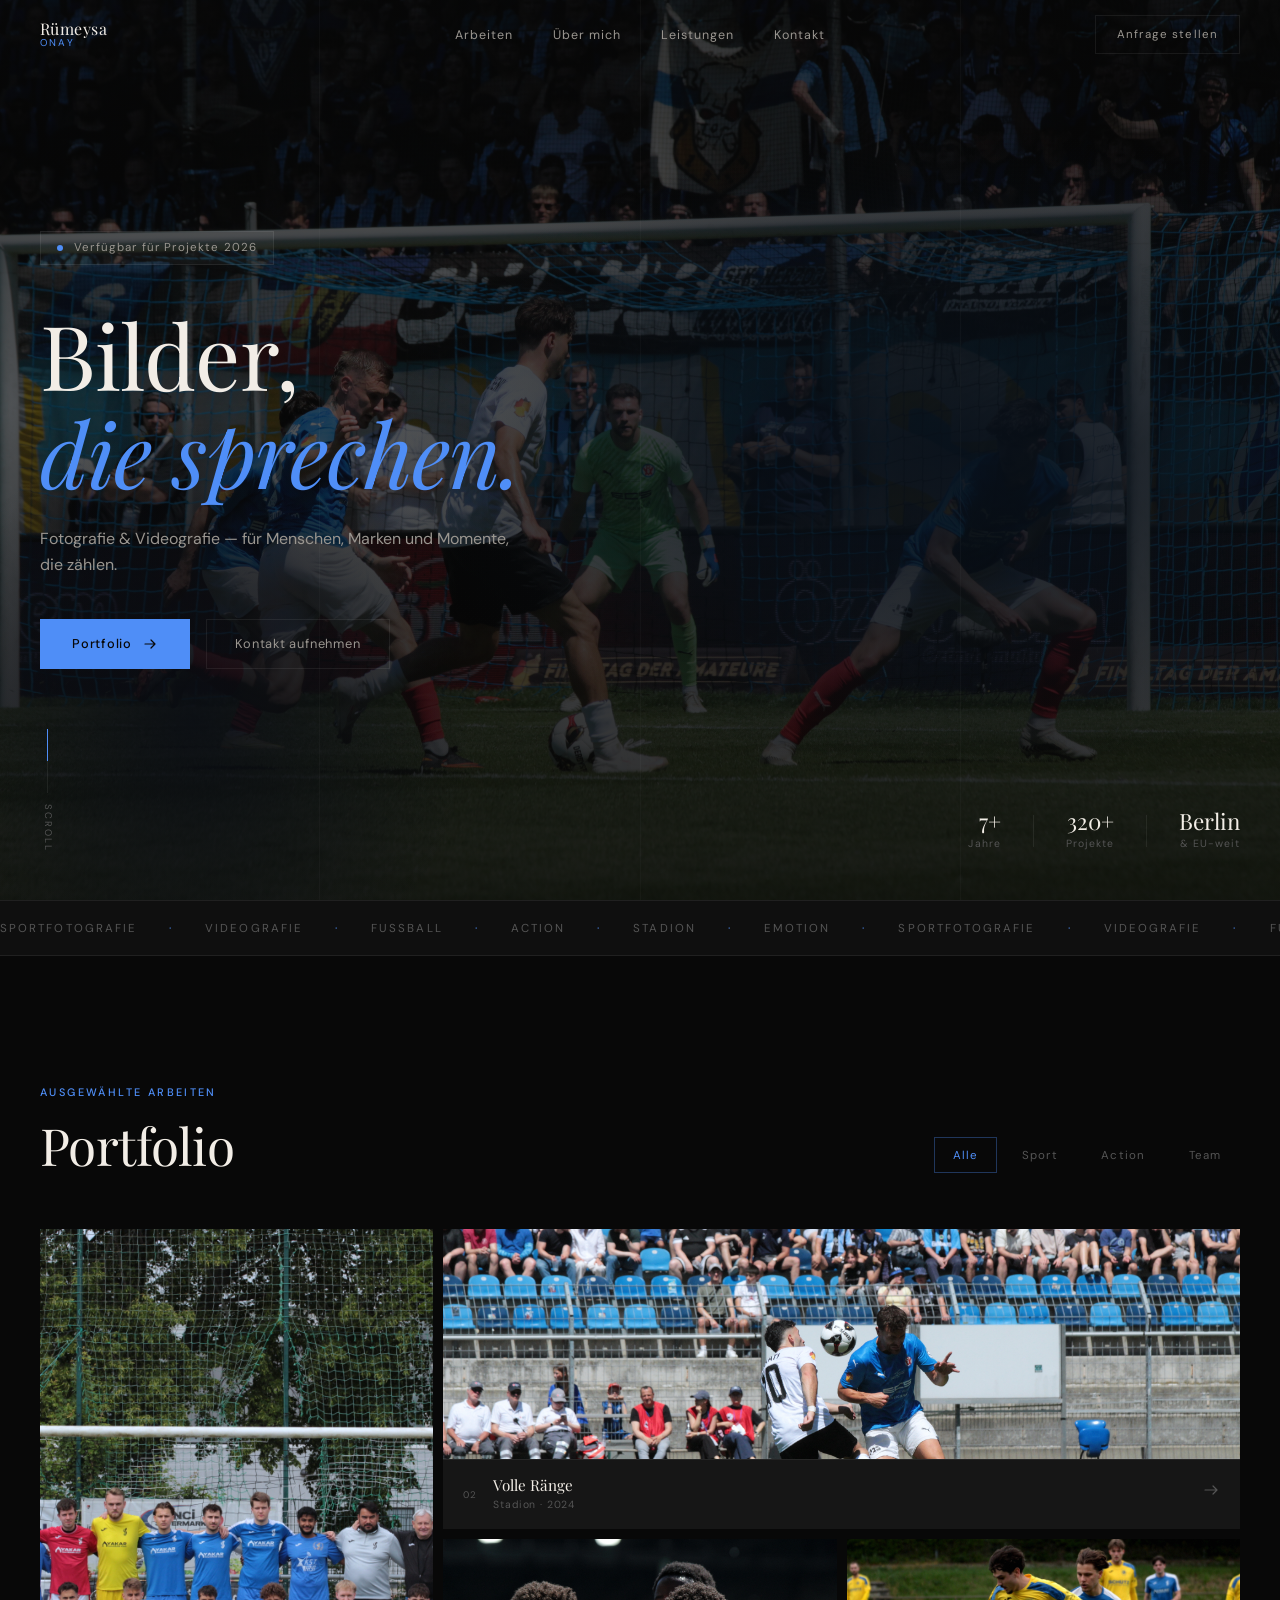
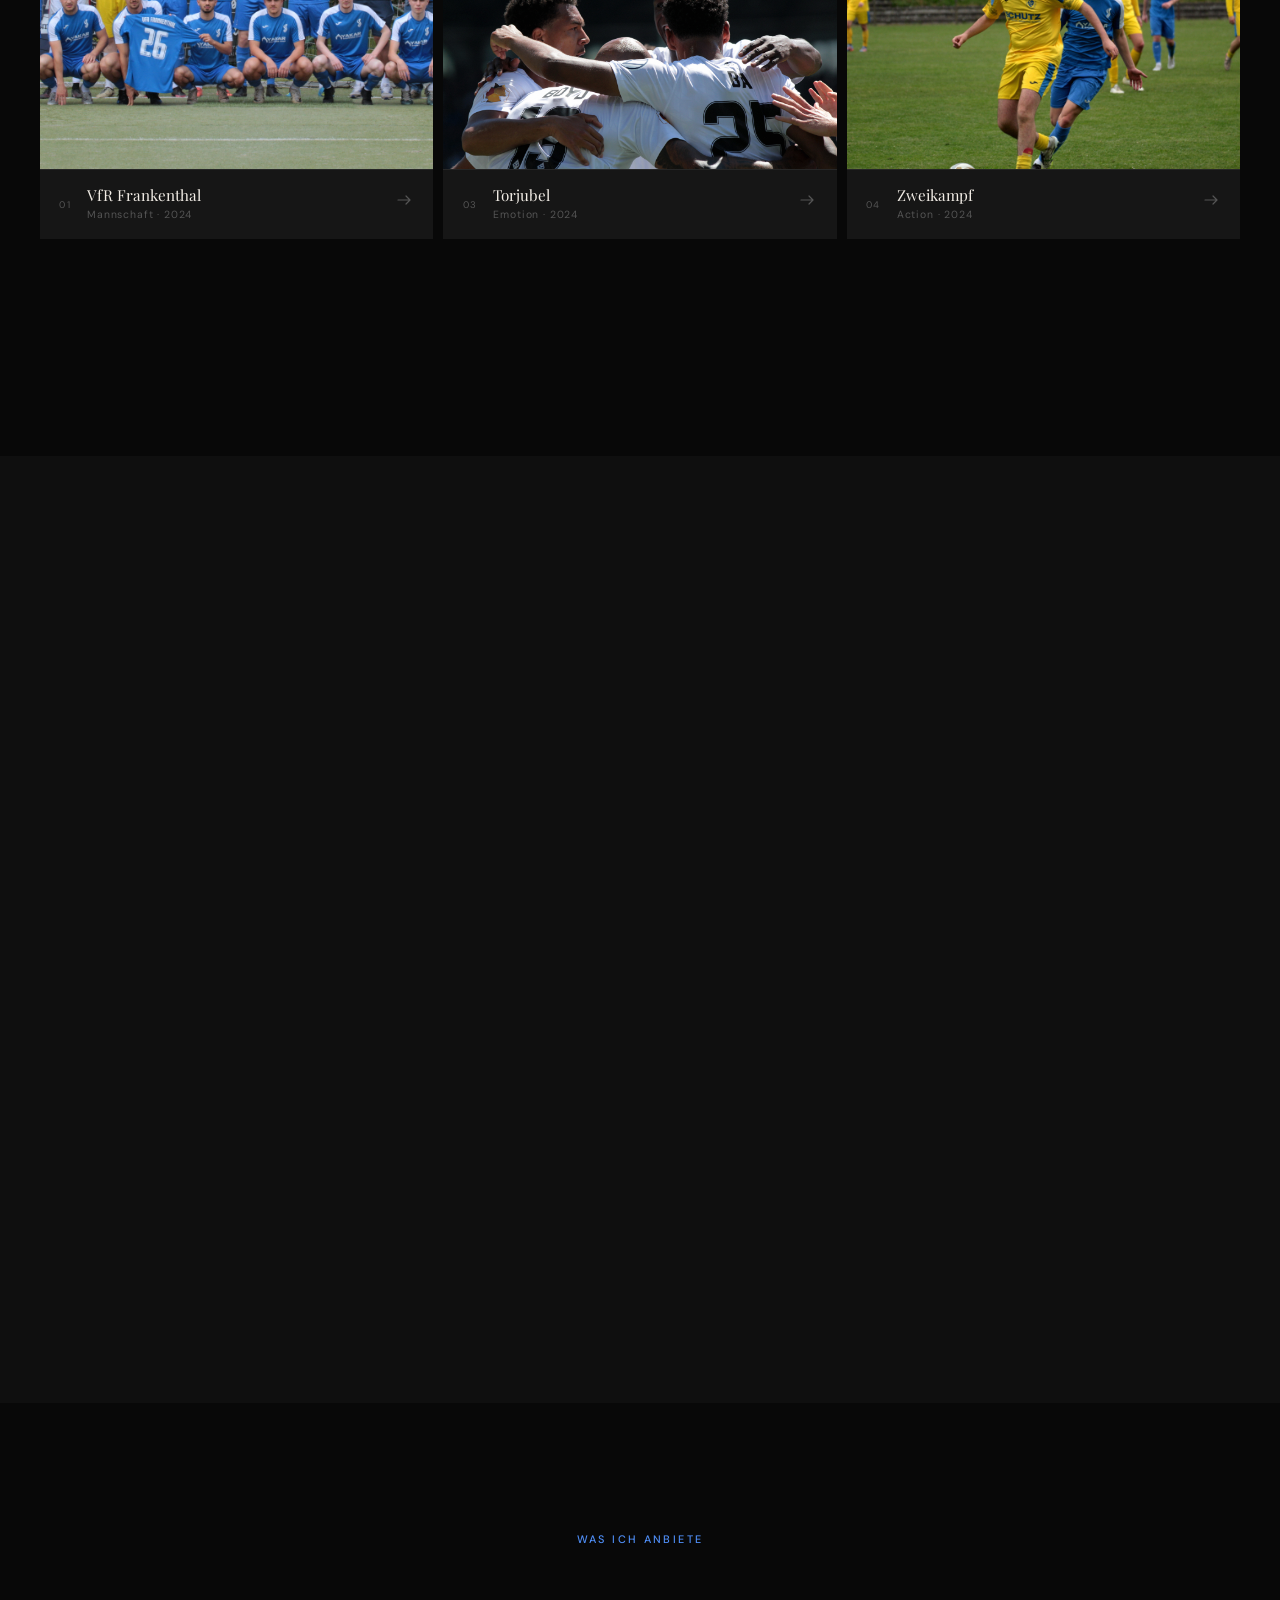
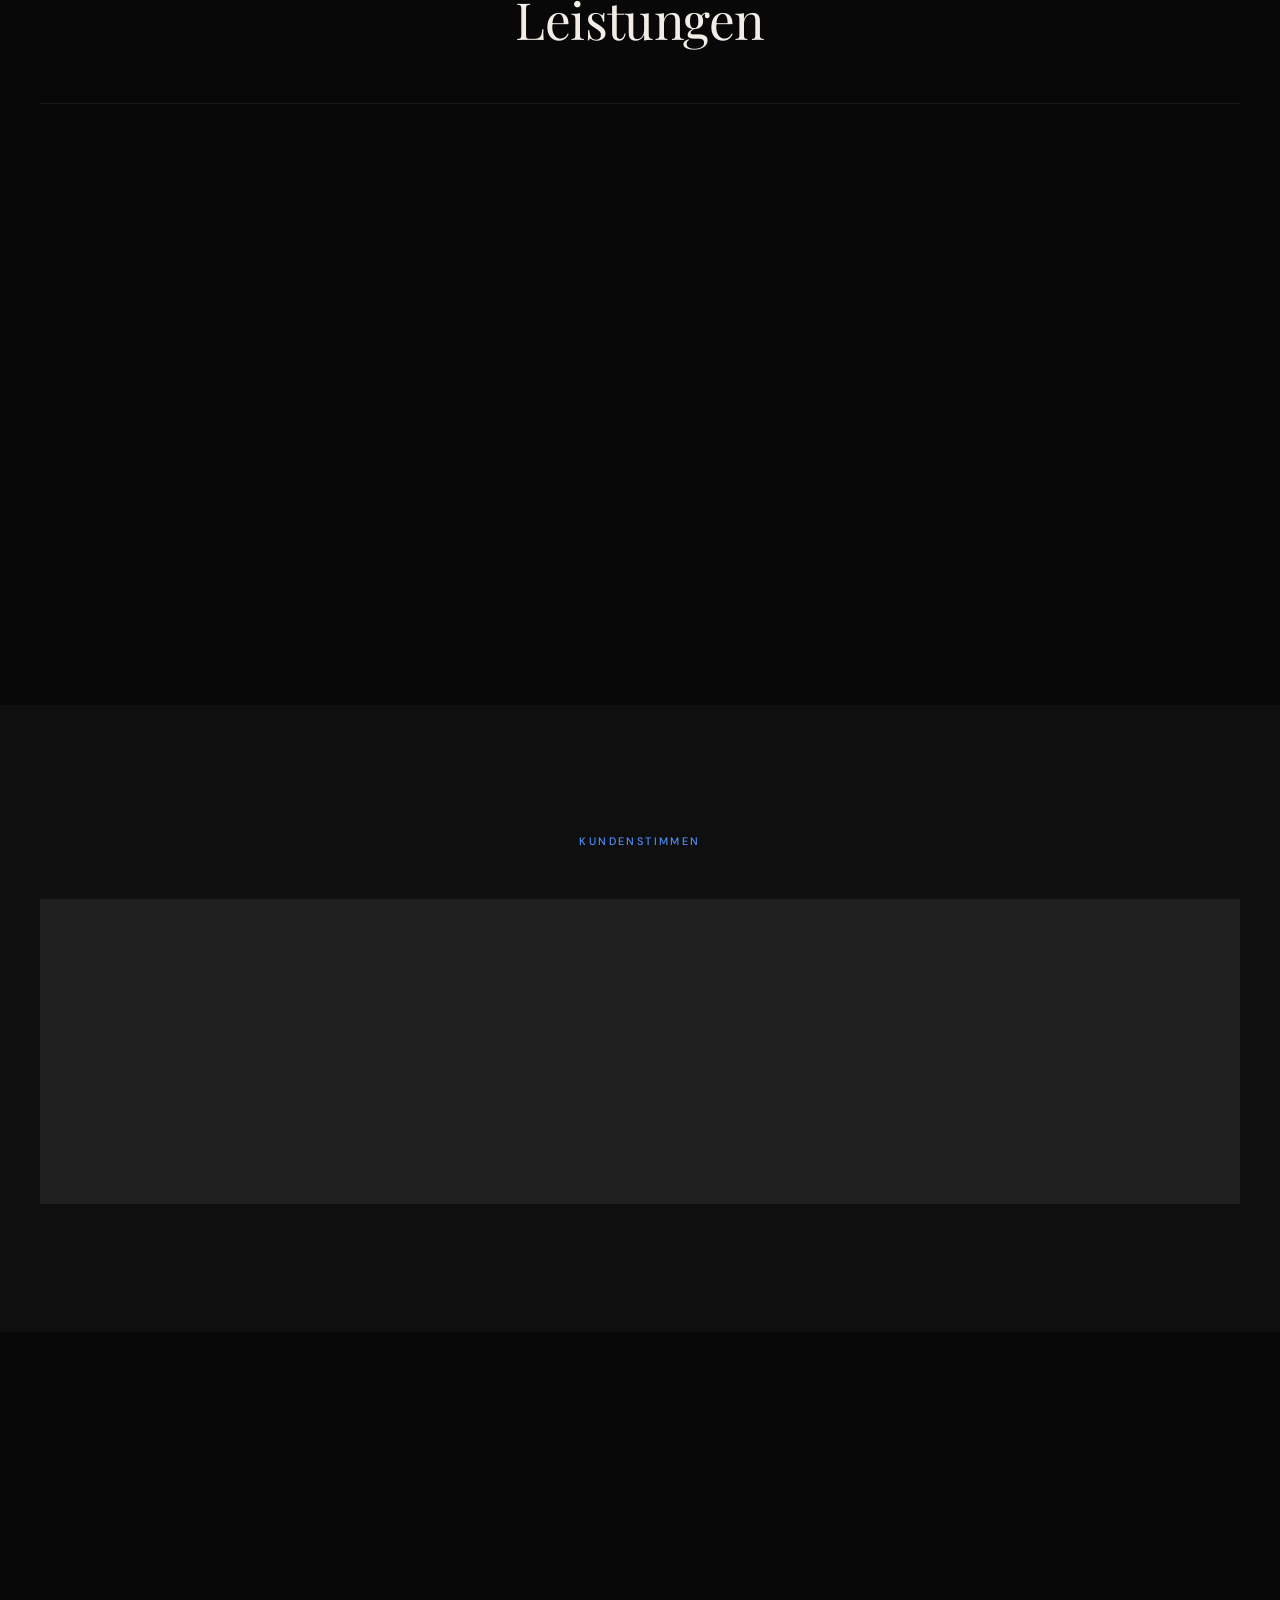
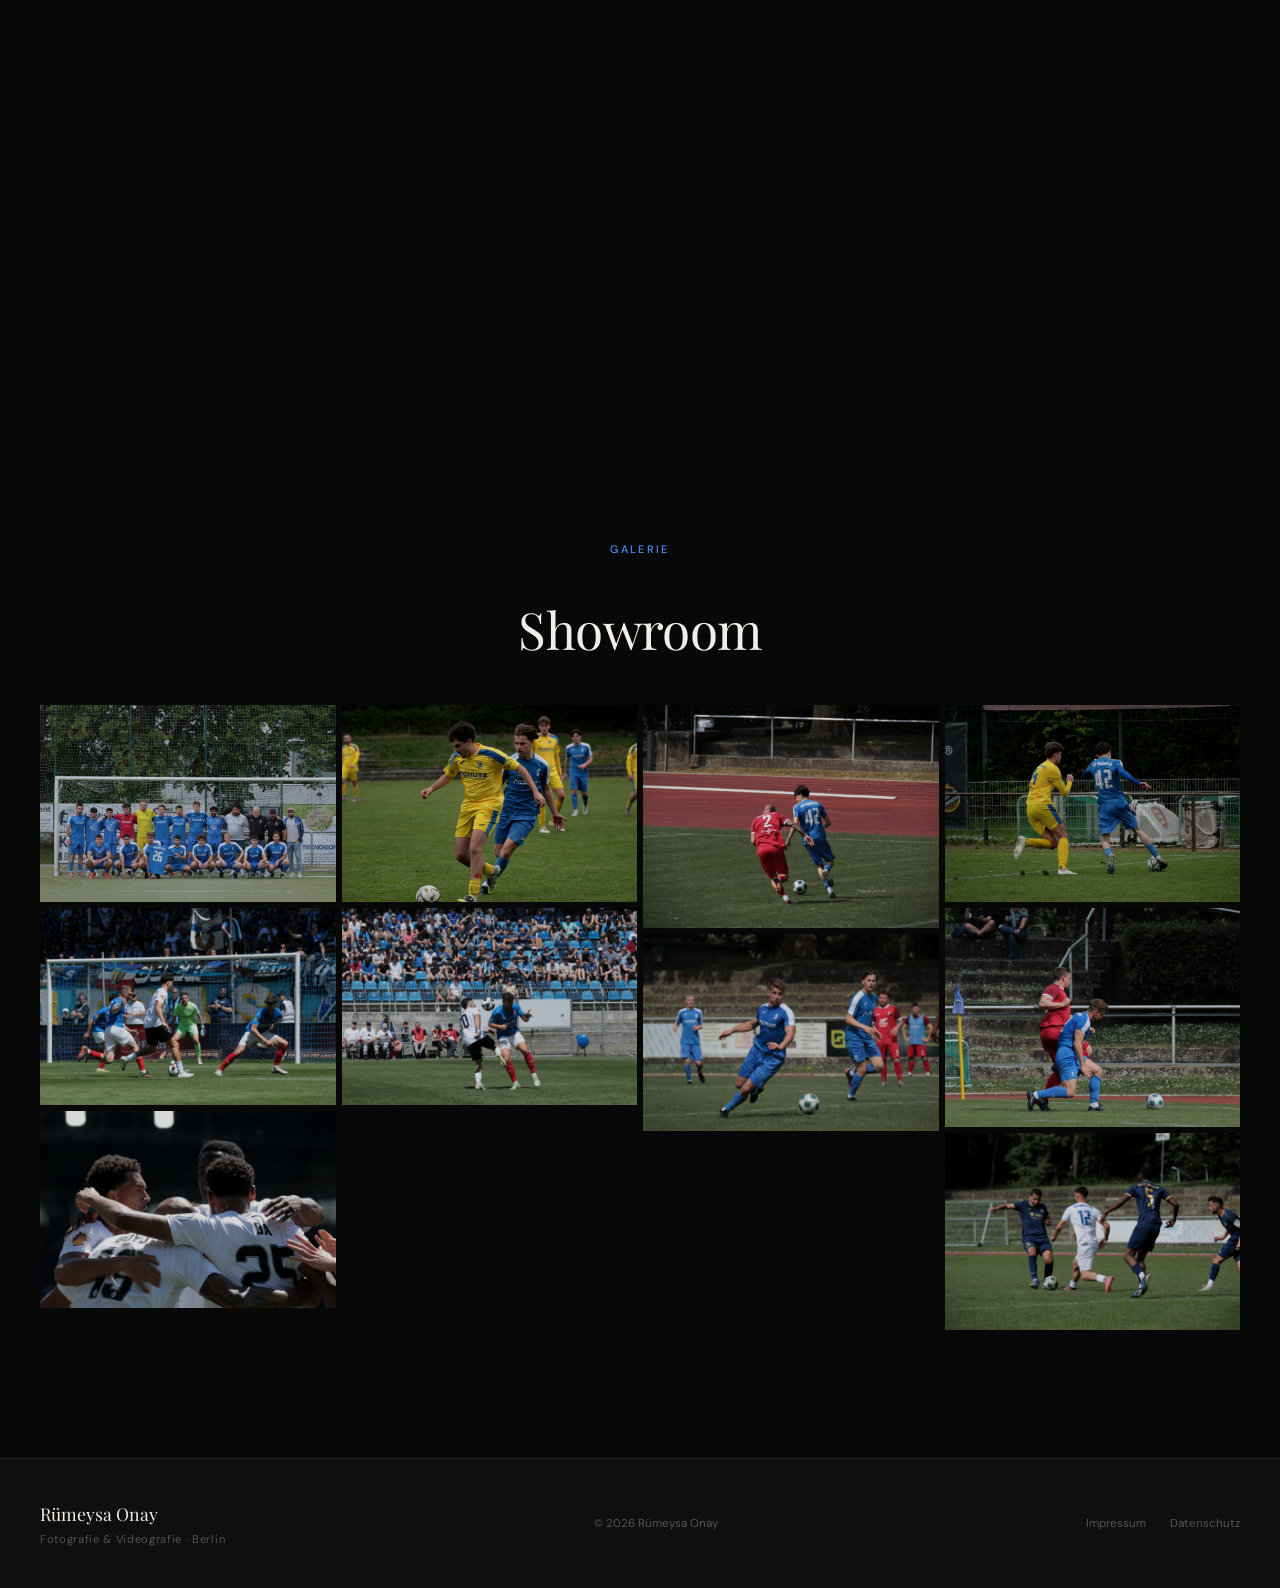
==== index.html @ 6e8bf546 "Erste Version" ====
<!DOCTYPE html>
<html lang="de">
<head>
  <meta charset="UTF-8" />
  <meta name="viewport" content="width=device-width, initial-scale=1.0" />
  <title>Rümeysa Onay — Fotografie & Videografie</title>
  <link rel="stylesheet" href="style.css" />
  <link rel="preconnect" href="https://fonts.googleapis.com" />
  <link rel="preconnect" href="https://fonts.gstatic.com" crossorigin />
  <link href="https://fonts.googleapis.com/css2?family=Playfair+Display:ital,wght@0,400;0,500;1,400;1,500&family=DM+Sans:wght@300;400;500&display=swap" rel="stylesheet" />
</head>
<body>

  <!-- CURSOR -->
  <div class="cursor" id="cursor"></div>
  <div class="cursor-dot" id="cursorDot"></div>

  <!-- NAV -->
  <nav id="nav">
    <a class="nav-logo" href="#hero">
      <span class="logo-first">Rümeysa</span>
      <span class="logo-last">Onay</span>
    </a>
    <ul class="nav-links">
      <li><a href="#work" data-text="Arbeiten">Arbeiten</a></li>
      <li><a href="#about" data-text="Über mich">Über mich</a></li>
      <li><a href="#services" data-text="Leistungen">Leistungen</a></li>
      <li><a href="#contact" data-text="Kontakt">Kontakt</a></li>
    </ul>
    <a href="#contact" class="nav-cta">Anfrage stellen</a>
    <button class="nav-toggle" id="navToggle" aria-label="Menü">
      <span></span><span></span>
    </button>
  </nav>

  <!-- MOBILE MENU -->
  <div class="mobile-menu" id="mobileMenu">
    <div class="mm-bg"></div>
    <ul>
      <li><a href="#work" class="mm-link"><span>01</span>Arbeiten</a></li>
      <li><a href="#about" class="mm-link"><span>02</span>Über mich</a></li>
      <li><a href="#services" class="mm-link"><span>03</span>Leistungen</a></li>
      <li><a href="#contact" class="mm-link"><span>04</span>Kontakt</a></li>
    </ul>
    <div class="mm-footer">
      <p>onayrumeysa01@gmail.com</p>
    </div>
  </div>

  <!-- HERO -->
  <section id="hero">
    <div class="hero-noise"></div>
    <div class="hero-grid-lines">
      <div></div><div></div><div></div><div></div>
    </div>

    <div class="hero-content">
      <div class="hero-tag">
        <div class="tag-dot"></div>
        <span>Verfügbar für Projekte 2026</span>
      </div>
      <h1>
        <span class="h1-line">Bilder,</span>
        <span class="h1-line italic">die sprechen.</span>
      </h1>
      <p class="hero-sub">Fotografie &amp; Videografie — für Menschen, Marken und Momente, die zählen.</p>
      <div class="hero-actions">
        <a href="#work" class="btn-main">
          <span>Portfolio</span>
          <svg width="16" height="16" viewBox="0 0 16 16" fill="none"><path d="M3 8h10M9 4l4 4-4 4" stroke="currentColor" stroke-width="1.2" stroke-linecap="round" stroke-linejoin="round"/></svg>
        </a>
        <a href="#contact" class="btn-ghost">Kontakt aufnehmen</a>
      </div>
    </div>

    <div class="hero-meta">
      <div class="hero-meta-item">
        <span class="meta-num">7+</span>
        <span class="meta-label">Jahre</span>
      </div>
      <div class="hero-meta-divider"></div>
      <div class="hero-meta-item">
        <span class="meta-num">320+</span>
        <span class="meta-label">Projekte</span>
      </div>
      <div class="hero-meta-divider"></div>
      <div class="hero-meta-item">
        <span class="meta-num">Berlin</span>
        <span class="meta-label">& EU-weit</span>
      </div>
    </div>

    <div class="hero-scroll-cue">
      <div class="scroll-track">
        <div class="scroll-thumb"></div>
      </div>
      <span>scroll</span>
    </div>
  </section>

  <!-- MARQUEE -->
  <div class="marquee-wrap">
    <div class="marquee-track">
      <span>Sportfotografie</span><span class="dot">·</span>
      <span>Videografie</span><span class="dot">·</span>
      <span>Fußball</span><span class="dot">·</span>
      <span>Action</span><span class="dot">·</span>
      <span>Stadion</span><span class="dot">·</span>
      <span>Emotion</span><span class="dot">·</span>
      <span>Sportfotografie</span><span class="dot">·</span>
      <span>Videografie</span><span class="dot">·</span>
      <span>Fußball</span><span class="dot">·</span>
      <span>Action</span><span class="dot">·</span>
      <span>Stadion</span><span class="dot">·</span>
      <span>Emotion</span><span class="dot">·</span>
    </div>
  </div>

  <!-- WORK / PORTFOLIO -->
  <section id="work">
    <div class="container">
      <div class="section-header">
        <div>
          <p class="eyebrow">Ausgewählte Arbeiten</p>
          <h2>Portfolio</h2>
        </div>
        <div class="portfolio-filter">
          <button class="filter-btn active" data-filter="all">Alle</button>
          <button class="filter-btn" data-filter="sport">Sport</button>
          <button class="filter-btn" data-filter="action">Action</button>
          <button class="filter-btn" data-filter="team">Team</button>
        </div>
      </div>

      <div class="portfolio-grid">

        <div class="p-item p-item--tall" data-cat="sport team">
          <div class="p-img p1">
            <div class="p-img-inner"></div>
          </div>
          <div class="p-info">
            <div class="p-info-left">
              <p class="p-num">01</p>
              <div>
                <p class="p-title">VfR Frankenthal</p>
                <p class="p-cat">Mannschaft · 2024</p>
              </div>
            </div>
            <div class="p-arrow">
              <svg width="20" height="20" viewBox="0 0 20 20" fill="none"><path d="M4 10h12M12 6l4 4-4 4" stroke="currentColor" stroke-width="1.2" stroke-linecap="round" stroke-linejoin="round"/></svg>
            </div>
          </div>
        </div>

        <div class="p-item p-item--wide" data-cat="sport action">
          <div class="p-img p2">
            <div class="p-img-inner"></div>
          </div>
          <div class="p-info">
            <div class="p-info-left">
              <p class="p-num">02</p>
              <div>
                <p class="p-title">Volle Ränge</p>
                <p class="p-cat">Stadion · 2024</p>
              </div>
            </div>
            <div class="p-arrow">
              <svg width="20" height="20" viewBox="0 0 20 20" fill="none"><path d="M4 10h12M12 6l4 4-4 4" stroke="currentColor" stroke-width="1.2" stroke-linecap="round" stroke-linejoin="round"/></svg>
            </div>
          </div>
        </div>

        <div class="p-item" data-cat="sport action">
          <div class="p-img p3">
            <div class="p-img-inner"></div>
          </div>
          <div class="p-info">
            <div class="p-info-left">
              <p class="p-num">03</p>
              <div>
                <p class="p-title">Torjubel</p>
                <p class="p-cat">Emotion · 2024</p>
              </div>
            </div>
            <div class="p-arrow">
              <svg width="20" height="20" viewBox="0 0 20 20" fill="none"><path d="M4 10h12M12 6l4 4-4 4" stroke="currentColor" stroke-width="1.2" stroke-linecap="round" stroke-linejoin="round"/></svg>
            </div>
          </div>
        </div>

        <div class="p-item" data-cat="sport action">
          <div class="p-img p4">
            <div class="p-img-inner"></div>
          </div>
          <div class="p-info">
            <div class="p-info-left">
              <p class="p-num">04</p>
              <div>
                <p class="p-title">Zweikampf</p>
                <p class="p-cat">Action · 2024</p>
              </div>
            </div>
            <div class="p-arrow">
              <svg width="20" height="20" viewBox="0 0 20 20" fill="none"><path d="M4 10h12M12 6l4 4-4 4" stroke="currentColor" stroke-width="1.2" stroke-linecap="round" stroke-linejoin="round"/></svg>
            </div>
          </div>
        </div>

        <div class="p-item p-item--wide" data-cat="sport action">
          <div class="p-img p5">
            <div class="p-img-inner"></div>
          </div>
          <div class="p-info">
            <div class="p-info-left">
              <p class="p-num">05</p>
              <div>
                <p class="p-title">Finalstag der Amateure</p>
                <p class="p-cat">Sport · 2024</p>
              </div>
            </div>
            <div class="p-arrow">
              <svg width="20" height="20" viewBox="0 0 20 20" fill="none"><path d="M4 10h12M12 6l4 4-4 4" stroke="currentColor" stroke-width="1.2" stroke-linecap="round" stroke-linejoin="round"/></svg>
            </div>
          </div>
        </div>

        <div class="p-item p-item--tall" data-cat="sport team">
          <div class="p-img p6">
            <div class="p-img-inner"></div>
          </div>
          <div class="p-info">
            <div class="p-info-left">
              <p class="p-num">06</p>
              <div>
                <p class="p-title">VfR in Aktion</p>
                <p class="p-cat">Sport · 2024</p>
              </div>
            </div>
            <div class="p-arrow">
              <svg width="20" height="20" viewBox="0 0 20 20" fill="none"><path d="M4 10h12M12 6l4 4-4 4" stroke="currentColor" stroke-width="1.2" stroke-linecap="round" stroke-linejoin="round"/></svg>
            </div>
          </div>
        </div>

      </div>
    </div>
  </section>

  <!-- ABOUT -->
  <section id="about">
    <div class="container about-inner">
      <div class="about-visual">
        <div class="about-photo">
          <div class="photo-placeholder">
            <svg viewBox="0 0 24 24" fill="none" stroke="currentColor" stroke-width="1" width="40" opacity="0.2"><rect x="3" y="3" width="18" height="18" rx="2"/><circle cx="8.5" cy="8.5" r="1.5"/><path d="M21 15l-5-5L5 21"/></svg>
            <p class="photo-label">Foto folgt</p>
          </div>
        </div>
        <div class="about-floater">
          <p class="floater-title">Aktuell verfügbar</p>
          <p class="floater-sub">Berlin & deutschlandweit</p>
          <div class="floater-dot"></div>
        </div>
      </div>

      <div class="about-body">
        <p class="eyebrow">Über mich</p>
        <h2>Hinter der Kamera</h2>
        <div class="about-quote">
          <p>"Jedes Bild ist ein stiller Augenblick, der für immer schreit."</p>
        </div>
        <p>Ich bin Rümeysa Onay — Fotografin und Videografin aus Berlin. Ich glaube daran, dass die besten Bilder nicht gemacht werden, sondern entstehen.</p>
        <p>Mit über sieben Jahren Erfahrung in Hochzeits-, Portrait- und Brandfotografie sowie Videoproduktion bringe ich Gefühl und Handwerk zusammen.</p>

        <div class="skills-list">
          <div class="skill-row">
            <span>Hochzeits- & Eventfotografie</span>
            <div class="skill-bar"><div class="skill-fill" style="width:95%"></div></div>
          </div>
          <div class="skill-row">
            <span>Portrait & Editorial</span>
            <div class="skill-bar"><div class="skill-fill" style="width:90%"></div></div>
          </div>
          <div class="skill-row">
            <span>Brand & Imagefilm</span>
            <div class="skill-bar"><div class="skill-fill" style="width:85%"></div></div>
          </div>
          <div class="skill-row">
            <span>Color Grading & Post</span>
            <div class="skill-bar"><div class="skill-fill" style="width:88%"></div></div>
          </div>
        </div>

        <a href="#contact" class="btn-main">
          <span>Projekt besprechen</span>
          <svg width="16" height="16" viewBox="0 0 16 16" fill="none"><path d="M3 8h10M9 4l4 4-4 4" stroke="currentColor" stroke-width="1.2" stroke-linecap="round" stroke-linejoin="round"/></svg>
        </a>
      </div>
    </div>
  </section>

  <!-- SERVICES -->
  <section id="services">
    <div class="container">
      <div class="section-header center-header">
        <p class="eyebrow">Was ich anbiete</p>
        <h2>Leistungen</h2>
      </div>
      <div class="services-list">

        <div class="svc-row reveal">
          <div class="svc-num">01</div>
          <div class="svc-content">
            <h3>Fotografie</h3>
            <p>Von der Hochzeit bis zum Editorial — Bilder, die Geschichten erzählen und noch Jahre später berühren.</p>
          </div>
          <ul class="svc-tags">
            <li>Hochzeit</li>
            <li>Portrait</li>
            <li>Corporate</li>
            <li>Fashion</li>
          </ul>
          <a href="#contact" class="svc-btn">Anfragen
            <svg width="14" height="14" viewBox="0 0 14 14" fill="none"><path d="M2 7h10M8 3l4 4-4 4" stroke="currentColor" stroke-width="1.1" stroke-linecap="round" stroke-linejoin="round"/></svg>
          </a>
        </div>

        <div class="svc-row reveal">
          <div class="svc-num">02</div>
          <div class="svc-content">
            <h3>Videografie</h3>
            <p>Filmische Videos mit kinoähnlicher Ästhetik — für Marken, Hochzeiten und Content, der in Erinnerung bleibt.</p>
          </div>
          <ul class="svc-tags">
            <li>Hochzeitsfilm</li>
            <li>Brand Film</li>
            <li>Musikvideo</li>
            <li>Reels</li>
          </ul>
          <a href="#contact" class="svc-btn">Anfragen
            <svg width="14" height="14" viewBox="0 0 14 14" fill="none"><path d="M2 7h10M8 3l4 4-4 4" stroke="currentColor" stroke-width="1.1" stroke-linecap="round" stroke-linejoin="round"/></svg>
          </a>
        </div>

        <div class="svc-row reveal">
          <div class="svc-num">03</div>
          <div class="svc-content">
            <h3>Post-Produktion</h3>
            <p>Professionelle Bildbearbeitung, Farbkorrektur und Schnitt — jedes Ergebnis fertig und lieferbereit.</p>
          </div>
          <ul class="svc-tags">
            <li>Retusche</li>
            <li>Color Grading</li>
            <li>Videoschnitt</li>
            <li>Sound</li>
          </ul>
          <a href="#contact" class="svc-btn">Anfragen
            <svg width="14" height="14" viewBox="0 0 14 14" fill="none"><path d="M2 7h10M8 3l4 4-4 4" stroke="currentColor" stroke-width="1.1" stroke-linecap="round" stroke-linejoin="round"/></svg>
          </a>
        </div>

      </div>
    </div>
  </section>

  <!-- TESTIMONIALS -->
  <section id="testimonials">
    <div class="container">
      <p class="eyebrow center">Kundenstimmen</p>
      <div class="testimonials-grid">
        <div class="testi reveal">
          <div class="testi-stars">★★★★★</div>
          <p class="testi-text">"Rümeysa hat unsere Hochzeit so eingefangen, wie wir sie wirklich erlebt haben. Jedes Bild erzählt eine Geschichte — wir sind überwältigt."</p>
          <div class="testi-author">
            <div class="testi-avatar">S&M</div>
            <div>
              <p class="testi-name">Sophie & Markus</p>
              <p class="testi-role">Hochzeitspaar, Berlin 2024</p>
            </div>
          </div>
        </div>
        <div class="testi testi--featured reveal">
          <div class="testi-stars">★★★★★</div>
          <p class="testi-text">"Unglaublich professionell und dabei so herzlich. Unser Imagefilm hat die Erwartungen weit übertroffen — absolut empfehlenswert."</p>
          <div class="testi-author">
            <div class="testi-avatar">JK</div>
            <div>
              <p class="testi-name">Jana König</p>
              <p class="testi-role">Studio Kollektiv, Berlin</p>
            </div>
          </div>
        </div>
        <div class="testi reveal">
          <div class="testi-stars">★★★★★</div>
          <p class="testi-text">"Die Portraits für unser Team haben genau das getroffen: modern, warm, authentisch. Genau das Bild, das wir nach außen tragen wollten."</p>
          <div class="testi-author">
            <div class="testi-avatar">MB</div>
            <div>
              <p class="testi-name">Max Berger</p>
              <p class="testi-role">Startup Berlin</p>
            </div>
          </div>
        </div>
      </div>
    </div>
  </section>

  <!-- CONTACT -->
  <section id="contact">
    <div class="container contact-inner">
      <div class="contact-left reveal">
        <p class="eyebrow">Kontakt</p>
        <h2>Lass uns gemeinsam etwas Schönes schaffen.</h2>
        <div class="contact-info">
          <a href="mailto:onayrumeysa01@gmail.com" class="contact-link">
            <div class="contact-icon">
              <svg viewBox="0 0 20 20" fill="none" stroke="currentColor" stroke-width="1.2" width="18"><rect x="2" y="4" width="16" height="12" rx="2"/><path d="M2 7l8 5 8-5"/></svg>
            </div>
            onayrumeysa01@gmail.com
          </a>
          <a href="tel:+4917600000000" class="contact-link">
            <div class="contact-icon">
              <svg viewBox="0 0 20 20" fill="none" stroke="currentColor" stroke-width="1.2" width="18"><path d="M3 3h4l2 5-2.5 1.5a11 11 0 0 0 5 5L13 12l5 2v4a2 2 0 0 1-2 2C6.477 20 0 13.523 0 5a2 2 0 0 1 2-2z" transform="translate(1 1)"/></svg>
            </div>
            +49 176 000 000 00
          </a>
          <span class="contact-link">
            <div class="contact-icon">
              <svg viewBox="0 0 20 20" fill="none" stroke="currentColor" stroke-width="1.2" width="18"><path d="M10 11a3 3 0 1 0 0-6 3 3 0 0 0 0 6z"/><path d="M10 2a7 7 0 0 1 7 7c0 5-7 11-7 11S3 14 3 9a7 7 0 0 1 7-7z"/></svg>
            </div>
            Berlin & deutschlandweit
          </span>
        </div>
        <div class="social-row">
          <a href="#" class="social-item" aria-label="Instagram">
            <svg viewBox="0 0 24 24" fill="none" stroke="currentColor" stroke-width="1.4" width="20"><rect x="2" y="2" width="20" height="20" rx="5"/><circle cx="12" cy="12" r="5"/><circle cx="17.5" cy="6.5" r="1" fill="currentColor" stroke="none"/></svg>
            Instagram
          </a>
          <a href="#" class="social-item" aria-label="YouTube">
            <svg viewBox="0 0 24 24" fill="none" stroke="currentColor" stroke-width="1.4" width="20"><rect x="2" y="5" width="20" height="14" rx="4"/><path d="M10 9l6 3-6 3V9z" fill="currentColor" stroke="none"/></svg>
            YouTube
          </a>
          <a href="#" class="social-item" aria-label="TikTok">
            <svg viewBox="0 0 24 24" fill="none" stroke="currentColor" stroke-width="1.4" width="20"><path d="M9 12a4 4 0 1 0 4 4V4a5 5 0 0 0 5 5"/></svg>
            TikTok
          </a>
        </div>
      </div>

      <form class="contact-form reveal" id="contactForm" novalidate>
        <div class="form-row">
          <div class="form-group">
            <input type="text" id="name" name="name" required placeholder=" " />
            <label for="name">Dein Name</label>
          </div>
          <div class="form-group">
            <input type="email" id="email" name="email" required placeholder=" " />
            <label for="email">E-Mail</label>
          </div>
        </div>
        <div class="form-group">
          <select id="service" name="service" required>
            <option value="" disabled selected></option>
            <option>Hochzeitsfotografie</option>
            <option>Hochzeitsfilm</option>
            <option>Portrait / Editorial</option>
            <option>Corporate / Branding</option>
            <option>Brand Film / Imagefilm</option>
            <option>Musikvideo / Reels</option>
            <option>Sonstiges</option>
          </select>
          <label for="service">Leistung</label>
        </div>
        <div class="form-group">
          <textarea id="message" name="message" rows="5" required placeholder=" "></textarea>
          <label for="message">Deine Nachricht</label>
        </div>
        <button type="submit" class="btn-main full">
          <span>Anfrage absenden</span>
          <svg width="16" height="16" viewBox="0 0 16 16" fill="none"><path d="M3 8h10M9 4l4 4-4 4" stroke="currentColor" stroke-width="1.2" stroke-linecap="round" stroke-linejoin="round"/></svg>
        </button>
        <p class="form-success" id="formSuccess">Danke! Ich melde mich bald bei dir. ✦</p>
      </form>
    </div>
  </section>

  <!-- SHOWROOM -->
  <section id="showroom">
    <div class="container">
      <div class="section-header center-header">
        <p class="eyebrow">Galerie</p>
        <h2>Showroom</h2>
      </div>
    </div>
    <div class="showroom-grid">
      <div class="showroom-item reveal"><img src="images/JPEG-Bild (5).jpeg" alt="VfR Frankenthal Mannschaft" /></div>
      <div class="showroom-item reveal"><img src="images/JPEG-Bild (7).jpeg" alt="Finalstag der Amateure" /></div>
      <div class="showroom-item reveal"><img src="images/JPEG-Bild (8).jpeg" alt="Torjubel" /></div>
      <div class="showroom-item reveal"><img src="images/JPEG-Bild.jpeg" alt="Zweikampf" /></div>
      <div class="showroom-item reveal"><img src="images/JPEG-Bild (9).jpeg" alt="Stadion" /></div>
      <div class="showroom-item reveal"><img src="images/JPEG-Bild (1).jpeg" alt="Spielszene" /></div>
      <div class="showroom-item reveal"><img src="images/JPEG-Bild (2).jpeg" alt="VfR Aktion" /></div>
      <div class="showroom-item reveal"><img src="images/JPEG-Bild (3).jpeg" alt="Zweikampf" /></div>
      <div class="showroom-item reveal"><img src="images/JPEG-Bild (4).jpeg" alt="Spielszene" /></div>
      <div class="showroom-item reveal"><img src="images/JPEG-Bild (6).jpeg" alt="Spielszene" /></div>
    </div>
  </section>

  <!-- FOOTER -->
  <footer>
    <div class="container footer-inner">
      <div class="footer-brand">
        <span>Rümeysa Onay</span>
        <p>Fotografie &amp; Videografie · Berlin</p>
      </div>
      <div class="footer-copy">© 2026 Rümeysa Onay</div>
      <div class="footer-legal">
        <a href="#">Impressum</a>
        <a href="#">Datenschutz</a>
      </div>
    </div>
  </footer>

  <script src="main.js"></script>
</body>
</html>
---- style.css ----
/* ─── Reset & Tokens ─────────────────────────────────────── */
*, *::before, *::after { box-sizing: border-box; margin: 0; padding: 0; }

:root {
  --bg:        #080808;
  --bg2:       #0f0f0f;
  --bg3:       #161616;
  --bg4:       #1e1e1e;
  --accent:    #4f8ef7;
  --accent-l:  #7db3fc;
  --text:      #f2ede6;
  --text-2:    #9a9690;
  --text-3:    #555;
  --border:    rgba(255,255,255,0.07);
  --border-h:  rgba(79,142,247,0.35);
  --serif:     'Playfair Display', Georgia, serif;
  --sans:      'DM Sans', system-ui, sans-serif;
  --ease:      cubic-bezier(0.25, 0.1, 0.25, 1);
  --ease-out:  cubic-bezier(0.0, 0.0, 0.2, 1);
}

html { scroll-behavior: smooth; font-size: 16px; }

body {
  background: var(--bg);
  color: var(--text);
  font-family: var(--sans);
  line-height: 1.65;
  overflow-x: hidden;
  -webkit-font-smoothing: antialiased;
}

a { color: inherit; text-decoration: none; }
ul { list-style: none; }
button { cursor: pointer; border: none; background: none; font: inherit; color: inherit; }
img { display: block; max-width: 100%; }

/* ─── Custom Cursor ───────────────────────────────────────── */
.cursor {
  position: fixed;
  width: 36px; height: 36px;
  border: 1px solid rgba(212,168,83,0.5);
  border-radius: 50%;
  pointer-events: none;
  z-index: 9999;
  transform: translate(-50%, -50%);
  transition: width 0.3s, height 0.3s, background 0.3s, opacity 0.3s;
  mix-blend-mode: difference;
}
.cursor-dot {
  position: fixed;
  width: 4px; height: 4px;
  background: var(--accent);
  border-radius: 50%;
  pointer-events: none;
  z-index: 9999;
  transform: translate(-50%, -50%);
}
body:not(:hover) .cursor,
body:not(:hover) .cursor-dot { opacity: 0; }

/* ─── Type ────────────────────────────────────────────────── */
h1, h2, h3 {
  font-family: var(--serif);
  font-weight: 400;
  line-height: 1.1;
  letter-spacing: -0.01em;
}
h1 { font-size: clamp(3.2rem, 7vw, 6.5rem); }
h2 { font-size: clamp(2.2rem, 4vw, 3.8rem); }
h3 { font-size: clamp(1.3rem, 2vw, 1.6rem); }
h1 .italic, h2 .italic { font-style: italic; }

.eyebrow {
  font-size: 0.68rem;
  font-weight: 500;
  letter-spacing: 0.22em;
  text-transform: uppercase;
  color: var(--accent);
  display: block;
  margin-bottom: 0.9rem;
}
.eyebrow.center { text-align: center; }

/* ─── Layout ──────────────────────────────────────────────── */
.container {
  max-width: 1280px;
  margin: 0 auto;
  padding: 0 2.5rem;
}
section { padding: 8rem 0; }

/* ─── Buttons ─────────────────────────────────────────────── */
.btn-main {
  display: inline-flex;
  align-items: center;
  gap: 0.6rem;
  padding: 0.9rem 2rem;
  background: var(--accent);
  color: #080808;
  font-size: 0.8rem;
  font-weight: 500;
  letter-spacing: 0.06em;
  transition: background 0.25s, gap 0.25s, transform 0.2s;
}
.btn-main:hover { background: var(--accent-l); gap: 0.9rem; transform: translateY(-1px); }
.btn-main.full { width: 100%; justify-content: center; }

.btn-ghost {
  display: inline-flex;
  align-items: center;
  gap: 0.5rem;
  padding: 0.85rem 1.8rem;
  border: 1px solid var(--border);
  color: var(--text-2);
  font-size: 0.8rem;
  letter-spacing: 0.06em;
  transition: border-color 0.25s, color 0.25s;
}
.btn-ghost:hover { border-color: var(--border-h); color: var(--text); }

/* ─── NAV ─────────────────────────────────────────────────── */
#nav {
  position: fixed; top: 0; left: 0; right: 0;
  height: 70px;
  display: flex; align-items: center; justify-content: space-between;
  padding: 0 2.5rem;
  z-index: 200;
  transition: background 0.4s, border-color 0.4s;
  border-bottom: 1px solid transparent;
}
#nav.scrolled {
  background: rgba(8, 8, 8, 0.88);
  backdrop-filter: blur(20px);
  -webkit-backdrop-filter: blur(20px);
  border-bottom-color: var(--border);
}

.nav-logo {
  display: flex; flex-direction: column;
  line-height: 1.1;
}
.logo-first {
  font-family: var(--serif);
  font-size: 1rem;
  color: var(--text);
  letter-spacing: 0.03em;
}
.logo-last {
  font-size: 0.62rem;
  letter-spacing: 0.22em;
  text-transform: uppercase;
  color: var(--accent);
}

.nav-links {
  display: flex; gap: 2.5rem;
  position: absolute; left: 50%; transform: translateX(-50%);
}
.nav-links a {
  font-size: 0.78rem;
  letter-spacing: 0.08em;
  color: var(--text-2);
  position: relative;
  transition: color 0.2s;
}
.nav-links a::after {
  content: '';
  position: absolute; left: 0; bottom: -4px;
  width: 0; height: 1px;
  background: var(--accent);
  transition: width 0.3s var(--ease);
}
.nav-links a:hover { color: var(--text); }
.nav-links a:hover::after { width: 100%; }

.nav-cta {
  font-size: 0.72rem;
  letter-spacing: 0.1em;
  padding: 0.55rem 1.3rem;
  border: 1px solid var(--border);
  color: var(--text-2);
  transition: border-color 0.2s, color 0.2s;
}
.nav-cta:hover { border-color: var(--border-h); color: var(--text); }

.nav-toggle { display: none; flex-direction: column; gap: 6px; }
.nav-toggle span { display: block; width: 22px; height: 1px; background: var(--text); transition: all 0.3s; }
.nav-toggle.open span:first-child { transform: rotate(45deg) translate(5px, 5px); }
.nav-toggle.open span:last-child  { transform: rotate(-45deg) translate(5px, -5px); }

/* ─── Mobile Menu ─────────────────────────────────────────── */
.mobile-menu {
  position: fixed; inset: 0;
  z-index: 190;
  display: flex; flex-direction: column;
  align-items: center; justify-content: center;
  visibility: hidden; opacity: 0;
  transition: opacity 0.4s, visibility 0.4s;
}
.mobile-menu.open { visibility: visible; opacity: 1; }

.mm-bg {
  position: absolute; inset: 0;
  background: var(--bg);
}
.mobile-menu ul {
  position: relative; z-index: 1;
  display: flex; flex-direction: column; gap: 0;
  width: 100%;
  padding: 0 2.5rem;
}
.mobile-menu li { border-bottom: 1px solid var(--border); }
.mobile-menu a {
  display: flex; align-items: center; gap: 1.5rem;
  padding: 1.5rem 0;
  font-family: var(--serif);
  font-size: 2.2rem;
  color: var(--text-2);
  transition: color 0.2s;
}
.mobile-menu a span {
  font-family: var(--sans);
  font-size: 0.65rem;
  letter-spacing: 0.15em;
  color: var(--accent);
}
.mobile-menu a:hover { color: var(--text); }

.mm-footer {
  position: absolute; bottom: 2.5rem;
  font-size: 0.8rem; color: var(--text-3);
}

/* ─── HERO ────────────────────────────────────────────────── */
#hero {
  position: relative;
  min-height: 100dvh;
  display: flex; flex-direction: column;
  justify-content: center;
  padding: 0 2.5rem;
  overflow: hidden;
  background-image: url('images/JPEG-Bild (7).jpeg');
  background-size: cover;
  background-position: center;
}

.hero-noise {
  position: absolute; inset: 0; z-index: 0;
  background:
    radial-gradient(ellipse 70% 55% at 75% 50%, rgba(8,16,26,0.9) 0%, transparent 65%),
    radial-gradient(ellipse 40% 60% at 15% 80%, rgba(10,13,20,0.85) 0%, transparent 55%),
    linear-gradient(180deg, rgba(8,8,8,0.82) 0%, rgba(8,8,8,0.68) 45%, rgba(8,8,8,0.88) 100%);
  opacity: 1;
}

.hero-grid-lines {
  position: absolute; inset: 0; z-index: 0;
  display: flex;
}
.hero-grid-lines div {
  flex: 1;
  border-right: 1px solid rgba(255,255,255,0.025);
}
.hero-grid-lines div:last-child { border: none; }

.hero-content {
  position: relative; z-index: 1;
  max-width: 820px;
}
.hero-tag {
  display: inline-flex; align-items: center; gap: 0.7rem;
  padding: 0.4rem 1rem;
  border: 1px solid var(--border);
  background: rgba(255,255,255,0.03);
  margin-bottom: 2.5rem;
  font-size: 0.72rem;
  letter-spacing: 0.1em;
  color: var(--text-2);
}
.tag-dot {
  width: 6px; height: 6px;
  border-radius: 50%;
  background: var(--accent);
  animation: pulse 2s ease-in-out infinite;
}

.hero-content h1 {
  display: flex; flex-direction: column;
  margin-bottom: 1.5rem;
}
.h1-line {
  display: block;
  animation: heroIn 1s var(--ease-out) both;
}
.h1-line:nth-child(2) { animation-delay: 0.12s; }
.h1-line.italic { font-style: italic; color: var(--accent); }

.hero-sub {
  font-size: 1rem;
  color: var(--text-2);
  max-width: 480px;
  margin-bottom: 2.5rem;
  animation: heroIn 1s var(--ease-out) 0.25s both;
}

.hero-actions {
  display: flex; gap: 1rem; flex-wrap: wrap;
  animation: heroIn 1s var(--ease-out) 0.38s both;
}

.hero-meta {
  position: absolute;
  bottom: 3rem; right: 2.5rem;
  display: flex; align-items: center; gap: 2rem;
  z-index: 1;
  animation: heroIn 1s var(--ease-out) 0.5s both;
}
.hero-meta-item { display: flex; flex-direction: column; align-items: flex-end; }
.meta-num {
  font-family: var(--serif);
  font-size: 1.4rem;
  color: var(--text);
  line-height: 1;
}
.meta-label { font-size: 0.65rem; letter-spacing: 0.1em; color: var(--text-3); margin-top: 2px; }
.hero-meta-divider { width: 1px; height: 32px; background: var(--border); }

.hero-scroll-cue {
  position: absolute;
  bottom: 3rem; left: 2.5rem;
  display: flex; flex-direction: column; align-items: center; gap: 0.7rem;
  z-index: 1;
}
.hero-scroll-cue span {
  writing-mode: vertical-rl;
  font-size: 0.6rem;
  letter-spacing: 0.2em;
  text-transform: uppercase;
  color: var(--text-3);
}
.scroll-track {
  width: 1px; height: 64px;
  background: var(--border);
  position: relative;
  overflow: hidden;
}
.scroll-thumb {
  position: absolute; top: 0;
  width: 100%; height: 50%;
  background: var(--accent);
  animation: scrollAnim 2.4s ease-in-out infinite;
}

/* ─── MARQUEE ─────────────────────────────────────────────── */
.marquee-wrap {
  overflow: hidden;
  border-top: 1px solid var(--border);
  border-bottom: 1px solid var(--border);
  background: var(--bg2);
  padding: 1.1rem 0;
}
.marquee-track {
  display: flex; gap: 2rem;
  white-space: nowrap;
  animation: marquee 22s linear infinite;
  width: max-content;
}
.marquee-track span {
  font-size: 0.72rem;
  letter-spacing: 0.18em;
  text-transform: uppercase;
  color: var(--text-3);
}
.marquee-track .dot { color: var(--accent); }

/* ─── PORTFOLIO ───────────────────────────────────────────── */
#work { background: var(--bg); }

.section-header {
  display: flex;
  align-items: flex-end;
  justify-content: space-between;
  margin-bottom: 3.5rem;
  flex-wrap: wrap;
  gap: 1.5rem;
}
.section-header h2 { margin-top: 0.2rem; }

.portfolio-filter {
  display: flex; gap: 0.4rem; flex-wrap: wrap;
}
.filter-btn {
  padding: 0.45rem 1.1rem;
  font-size: 0.72rem;
  letter-spacing: 0.1em;
  color: var(--text-3);
  border: 1px solid transparent;
  transition: color 0.2s, border-color 0.2s;
}
.filter-btn.active, .filter-btn:hover {
  color: var(--accent);
  border-color: var(--border-h);
}

/* Bento-style grid */
.portfolio-grid {
  display: grid;
  grid-template-columns: repeat(3, 1fr);
  grid-template-rows: 300px 300px;
  gap: 10px;
}

.p-item {
  position: relative;
  overflow: hidden;
  cursor: pointer;
  background: var(--bg3);
  display: flex; flex-direction: column;
  transition: opacity 0.3s;
}
.p-item--tall { grid-row: span 2; }
.p-item--wide { grid-column: span 2; }
.p-item.hidden { display: none; }

.p-img {
  flex: 1;
  position: relative;
  overflow: hidden;
}
.p-img-inner {
  position: absolute; inset: 0;
  transition: transform 0.7s var(--ease);
}
.p-item:hover .p-img-inner { transform: scale(1.04); }

/* Portfolio images */
.p1 .p-img-inner { background: url('images/JPEG-Bild (5).jpeg') center top/cover; }
.p2 .p-img-inner { background: url('images/JPEG-Bild (9).jpeg') center/cover; }
.p3 .p-img-inner { background: url('images/JPEG-Bild (8).jpeg') center/cover; }
.p4 .p-img-inner { background: url('images/JPEG-Bild.jpeg') center/cover; }
.p5 .p-img-inner { background: url('images/JPEG-Bild (7).jpeg') center/cover; }
.p6 .p-img-inner { background: url('images/JPEG-Bild (2).jpeg') center/cover; }

/* Subtle grain overlay per card */
.p-img::before {
  content: '';
  position: absolute; inset: 0; z-index: 1;
  background-image: url("data:image/svg+xml,%3Csvg viewBox='0 0 200 200' xmlns='http://www.w3.org/2000/svg'%3E%3Cfilter id='n'%3E%3CfeTurbulence type='fractalNoise' baseFrequency='0.75' numOctaves='4' stitchTiles='stitch'/%3E%3C/filter%3E%3Crect width='100%25' height='100%25' filter='url(%23n)' opacity='0.04'/%3E%3C/svg%3E");
  background-size: 120px;
  opacity: 0.5;
  pointer-events: none;
}

.p-info {
  display: flex;
  align-items: center;
  justify-content: space-between;
  padding: 1rem 1.2rem;
  border-top: 1px solid var(--border);
  background: var(--bg3);
  transition: background 0.3s;
}
.p-item:hover .p-info { background: #1c1c1c; }

.p-info-left {
  display: flex; align-items: center; gap: 1rem;
}
.p-num {
  font-size: 0.6rem;
  letter-spacing: 0.15em;
  color: var(--text-3);
}
.p-title {
  font-family: var(--serif);
  font-size: 0.95rem;
  color: var(--text);
  line-height: 1.2;
}
.p-cat {
  font-size: 0.65rem;
  letter-spacing: 0.08em;
  color: var(--text-3);
  margin-top: 1px;
}
.p-arrow {
  color: var(--text-3);
  transition: color 0.2s, transform 0.3s;
}
.p-item:hover .p-arrow { color: var(--accent); transform: translateX(3px); }

.p-play {
  position: absolute;
  inset: 0; z-index: 2;
  display: flex; align-items: center; justify-content: center;
  opacity: 0;
  transition: opacity 0.3s;
}
.p-item:hover .p-play { opacity: 1; }
.play-ring {
  width: 62px; height: 62px;
  border: 1px solid rgba(255,255,255,0.4);
  border-radius: 50%;
  display: flex; align-items: center; justify-content: center;
  backdrop-filter: blur(4px);
  transform: scale(0.85);
  transition: transform 0.3s;
}
.p-item:hover .play-ring { transform: scale(1); }

/* ─── ABOUT ───────────────────────────────────────────────── */
#about { background: var(--bg2); }

.about-inner {
  display: grid;
  grid-template-columns: 1fr 1.1fr;
  gap: 7rem;
  align-items: center;
}

.about-visual { position: relative; }

.about-photo {
  position: relative;
  aspect-ratio: 3/4;
  overflow: hidden;
}
.photo-placeholder {
  width: 100%; height: 100%;
  background: var(--bg3);
  border: 1px dashed rgba(255,255,255,0.1);
  display: flex;
  flex-direction: column;
  align-items: center;
  justify-content: center;
  gap: 1rem;
}
.photo-label {
  font-size: 0.72rem;
  letter-spacing: 0.12em;
  text-transform: uppercase;
  color: var(--text-3);
}

.about-floater {
  position: absolute;
  bottom: -1.5rem; right: -1.5rem;
  background: var(--bg4);
  border: 1px solid var(--border);
  padding: 1.2rem 1.5rem;
  min-width: 180px;
}
.floater-title { font-size: 0.75rem; color: var(--text); font-weight: 500; }
.floater-sub { font-size: 0.68rem; color: var(--text-3); margin-top: 2px; }
.floater-dot {
  width: 7px; height: 7px;
  background: #4ade80;
  border-radius: 50%;
  position: absolute;
  top: 1rem; right: 1rem;
  box-shadow: 0 0 8px #4ade80;
  animation: pulse 2s ease-in-out infinite;
}

.about-body h2 { margin-bottom: 1.5rem; }
.about-quote {
  border-left: 2px solid var(--accent);
  padding-left: 1.2rem;
  margin-bottom: 1.5rem;
}
.about-quote p {
  font-family: var(--serif);
  font-style: italic;
  font-size: 1.1rem;
  color: var(--text-2);
  line-height: 1.6;
}
.about-body > p { color: var(--text-2); font-size: 0.92rem; margin-bottom: 0.75rem; }

.skills-list {
  margin: 2rem 0 2.5rem;
  display: flex; flex-direction: column; gap: 1rem;
}
.skill-row {
  display: flex; align-items: center; gap: 1rem;
}
.skill-row > span { font-size: 0.78rem; color: var(--text-2); width: 220px; flex-shrink: 0; }
.skill-bar {
  flex: 1;
  height: 1px;
  background: var(--border);
  position: relative;
}
.skill-fill {
  height: 100%;
  background: linear-gradient(90deg, var(--accent), var(--accent-l));
  transform-origin: left;
  transform: scaleX(0);
  transition: transform 1.2s var(--ease-out);
}
.skill-fill.animated { transform: scaleX(1); }

/* ─── SERVICES ────────────────────────────────────────────── */
#services { background: var(--bg); }

.center-header { flex-direction: column; align-items: center; text-align: center; }

.services-list {
  margin-top: 3rem;
  border-top: 1px solid var(--border);
}
.svc-row {
  display: grid;
  grid-template-columns: 60px 1fr auto auto;
  align-items: center;
  gap: 2rem;
  padding: 2.5rem 0;
  border-bottom: 1px solid var(--border);
  transition: background 0.2s;
}
.svc-row:hover { background: rgba(255,255,255,0.02); }

.svc-num {
  font-size: 0.65rem;
  letter-spacing: 0.15em;
  color: var(--text-3);
}
.svc-content h3 { font-size: 1.35rem; margin-bottom: 0.5rem; }
.svc-content p { font-size: 0.85rem; color: var(--text-2); max-width: 380px; }

.svc-tags {
  display: flex; flex-wrap: wrap; gap: 0.4rem;
  justify-content: flex-end;
}
.svc-tags li {
  font-size: 0.65rem;
  letter-spacing: 0.08em;
  padding: 0.3rem 0.8rem;
  border: 1px solid var(--border);
  color: var(--text-3);
}
.svc-btn {
  display: flex; align-items: center; gap: 0.4rem;
  font-size: 0.75rem;
  letter-spacing: 0.06em;
  color: var(--text-3);
  border: 1px solid var(--border);
  padding: 0.6rem 1.2rem;
  white-space: nowrap;
  transition: color 0.2s, border-color 0.2s, gap 0.2s;
}
.svc-btn:hover { color: var(--accent); border-color: var(--border-h); gap: 0.7rem; }

/* ─── TESTIMONIALS ────────────────────────────────────────── */
#testimonials { background: var(--bg2); }

.testimonials-grid {
  display: grid;
  grid-template-columns: repeat(3, 1fr);
  gap: 1px;
  background: var(--border);
  margin-top: 3rem;
}
.testi {
  background: var(--bg2);
  padding: 2.5rem;
  transition: background 0.3s;
}
.testi:hover { background: var(--bg3); }
.testi--featured {
  background: #080e1a;
  border-top: 2px solid var(--accent);
}
.testi--featured:hover { background: #0d1525; }

.testi-stars { color: var(--accent); font-size: 0.8rem; letter-spacing: 0.15em; margin-bottom: 1.2rem; }
.testi-text {
  font-family: var(--serif);
  font-style: italic;
  font-size: 1rem;
  line-height: 1.75;
  color: var(--text-2);
  margin-bottom: 2rem;
}
.testi-author { display: flex; align-items: center; gap: 1rem; }
.testi-avatar {
  width: 38px; height: 38px;
  background: var(--bg4);
  border: 1px solid var(--border);
  border-radius: 50%;
  display: flex; align-items: center; justify-content: center;
  font-size: 0.62rem;
  letter-spacing: 0.05em;
  color: var(--accent);
  flex-shrink: 0;
}
.testi-name { font-size: 0.82rem; color: var(--text); font-weight: 500; }
.testi-role { font-size: 0.7rem; color: var(--text-3); margin-top: 1px; }

/* ─── CONTACT ─────────────────────────────────────────────── */
#contact { background: var(--bg); }

.contact-inner {
  display: grid;
  grid-template-columns: 1fr 1.2fr;
  gap: 7rem;
  align-items: start;
}
.contact-left h2 { margin-bottom: 1.2rem; }
.contact-left > p { color: var(--text-2); font-size: 0.9rem; margin-bottom: 2rem; }

.contact-info {
  display: flex; flex-direction: column; gap: 0.8rem;
  margin-bottom: 2.5rem;
}
.contact-link {
  display: flex; align-items: center; gap: 0.8rem;
  font-size: 0.88rem;
  color: var(--text-2);
  transition: color 0.2s;
}
.contact-link:hover { color: var(--accent); }
.contact-icon {
  width: 32px; height: 32px;
  border: 1px solid var(--border);
  display: flex; align-items: center; justify-content: center;
  flex-shrink: 0;
}

.social-row { display: flex; gap: 1.5rem; }
.social-item {
  display: flex; align-items: center; gap: 0.5rem;
  font-size: 0.75rem;
  letter-spacing: 0.06em;
  color: var(--text-3);
  transition: color 0.2s;
}
.social-item:hover { color: var(--accent); }

/* ─── Form ────────────────────────────────────────────────── */
.contact-form { display: flex; flex-direction: column; gap: 1.2rem; }

.form-row { display: grid; grid-template-columns: 1fr 1fr; gap: 1.2rem; }

.form-group {
  position: relative;
}
.form-group input,
.form-group select,
.form-group textarea {
  width: 100%;
  background: var(--bg3);
  border: 1px solid var(--border);
  border-bottom-color: rgba(255,255,255,0.12);
  color: var(--text);
  padding: 1.2rem 1rem 0.5rem;
  font-family: var(--sans);
  font-size: 0.88rem;
  outline: none;
  transition: border-color 0.25s;
  -webkit-appearance: none;
}
.form-group select {
  padding-top: 1.2rem;
  cursor: pointer;
  background-image: url("data:image/svg+xml,%3Csvg xmlns='http://www.w3.org/2000/svg' width='12' height='12' viewBox='0 0 12 12'%3E%3Cpath d='M2 4l4 4 4-4' stroke='%23555' stroke-width='1.2' fill='none' stroke-linecap='round'/%3E%3C/svg%3E");
  background-repeat: no-repeat;
  background-position: right 1rem center;
}
.form-group select option { background: #161616; }
.form-group textarea { resize: vertical; min-height: 120px; }
.form-group input:focus,
.form-group select:focus,
.form-group textarea:focus {
  border-color: var(--border-h);
}

/* Floating labels */
.form-group label {
  position: absolute;
  top: 50%; left: 1rem;
  transform: translateY(-50%);
  font-size: 0.82rem;
  color: var(--text-3);
  pointer-events: none;
  transition: top 0.2s, font-size 0.2s, color 0.2s;
}
.form-group textarea ~ label { top: 1.2rem; transform: none; }
.form-group select ~ label { top: 0.55rem; transform: none; font-size: 0.65rem; letter-spacing: 0.08em; color: var(--text-3); }

.form-group input:focus ~ label,
.form-group input:not(:placeholder-shown) ~ label,
.form-group textarea:focus ~ label,
.form-group textarea:not(:placeholder-shown) ~ label {
  top: 0.5rem;
  font-size: 0.62rem;
  letter-spacing: 0.08em;
  color: var(--accent);
  transform: none;
}

.form-success {
  text-align: center;
  font-size: 0.85rem;
  color: var(--accent);
  display: none;
  margin-top: 0.5rem;
}
.form-success.show { display: block; animation: fadeUp 0.4s ease; }

/* ─── SHOWROOM ────────────────────────────────────────────── */
#showroom {
  background: var(--bg);
  padding-bottom: 8rem;
}
#showroom .section-header {
  margin-bottom: 3rem;
}

.showroom-grid {
  columns: 4 220px;
  column-gap: 6px;
  padding: 0 2.5rem;
  max-width: 1600px;
  margin: 0 auto;
}

.showroom-item {
  break-inside: avoid;
  margin-bottom: 6px;
  overflow: hidden;
  position: relative;
  cursor: pointer;
}

.showroom-item img {
  width: 100%;
  display: block;
  transition: transform 0.7s var(--ease), filter 0.4s;
  filter: brightness(0.85) saturate(0.9);
}

.showroom-item:hover img {
  transform: scale(1.04);
  filter: brightness(1) saturate(1.1);
}

.showroom-item::after {
  content: '';
  position: absolute;
  inset: 0;
  background: rgba(8,8,8,0);
  border: 1px solid transparent;
  transition: background 0.3s, border-color 0.3s;
  pointer-events: none;
}

.showroom-item:hover::after {
  background: rgba(79,142,247,0.06);
  border-color: rgba(79,142,247,0.2);
}

@media (max-width: 768px) {
  .showroom-grid { columns: 2 150px; }
}
@media (max-width: 480px) {
  .showroom-grid { columns: 1; }
}

/* ─── FOOTER ──────────────────────────────────────────────── */
footer {
  background: var(--bg2);
  border-top: 1px solid var(--border);
  padding: 2.5rem 0;
}
.footer-inner {
  display: flex; align-items: center;
  justify-content: space-between;
  flex-wrap: wrap; gap: 1rem;
}
.footer-brand span {
  font-family: var(--serif);
  font-size: 1.1rem;
  display: block;
  margin-bottom: 2px;
}
.footer-brand p { font-size: 0.7rem; color: var(--text-3); letter-spacing: 0.06em; }
.footer-copy { font-size: 0.72rem; color: var(--text-3); }
.footer-legal { display: flex; gap: 1.5rem; }
.footer-legal a { font-size: 0.72rem; color: var(--text-3); transition: color 0.2s; }
.footer-legal a:hover { color: var(--accent); }

/* ─── Reveal ──────────────────────────────────────────────── */
.reveal {
  opacity: 0;
  transform: translateY(22px);
  transition: opacity 0.75s var(--ease-out), transform 0.75s var(--ease-out);
}
.reveal.visible { opacity: 1; transform: translateY(0); }

/* ─── Keyframes ───────────────────────────────────────────── */
@keyframes heroIn {
  from { opacity: 0; transform: translateY(28px); }
  to   { opacity: 1; transform: translateY(0); }
}
@keyframes scrollAnim {
  0%   { transform: translateY(-100%); }
  100% { transform: translateY(200%); }
}
@keyframes marquee {
  from { transform: translateX(0); }
  to   { transform: translateX(-50%); }
}
@keyframes pulse {
  0%, 100% { opacity: 0.6; transform: scale(1); }
  50%       { opacity: 1; transform: scale(1.15); }
}
@keyframes fadeUp {
  from { opacity: 0; transform: translateY(8px); }
  to   { opacity: 1; transform: translateY(0); }
}

/* ─── Responsive ──────────────────────────────────────────── */
@media (max-width: 1024px) {
  .portfolio-grid {
    grid-template-columns: repeat(2, 1fr);
    grid-template-rows: auto;
  }
  .p-item--tall, .p-item--wide { grid-column: auto; grid-row: auto; }
  .about-inner { grid-template-columns: 1fr; gap: 3.5rem; }
  .about-visual { max-width: 380px; }
  .svc-row { grid-template-columns: 50px 1fr; gap: 1.5rem; }
  .svc-tags, .svc-btn { display: none; }
  .testimonials-grid { grid-template-columns: 1fr; gap: 1px; }
  .contact-inner { grid-template-columns: 1fr; gap: 3.5rem; }
}

@media (max-width: 768px) {
  section { padding: 5rem 0; }
  .container { padding: 0 1.5rem; }
  .nav-links, .nav-cta { display: none; }
  .nav-toggle { display: flex; }
  #nav { padding: 0 1.5rem; }
  .hero-meta { display: none; }
  .hero-scroll-cue { display: none; }
  .portfolio-grid { grid-template-columns: 1fr; grid-auto-rows: 260px; }
  .section-header { flex-direction: column; align-items: flex-start; }
  .form-row { grid-template-columns: 1fr; }
  .cursor, .cursor-dot { display: none; }
}

@media (max-width: 480px) {
  h1 { font-size: 2.8rem; }
  h2 { font-size: 2rem; }
}
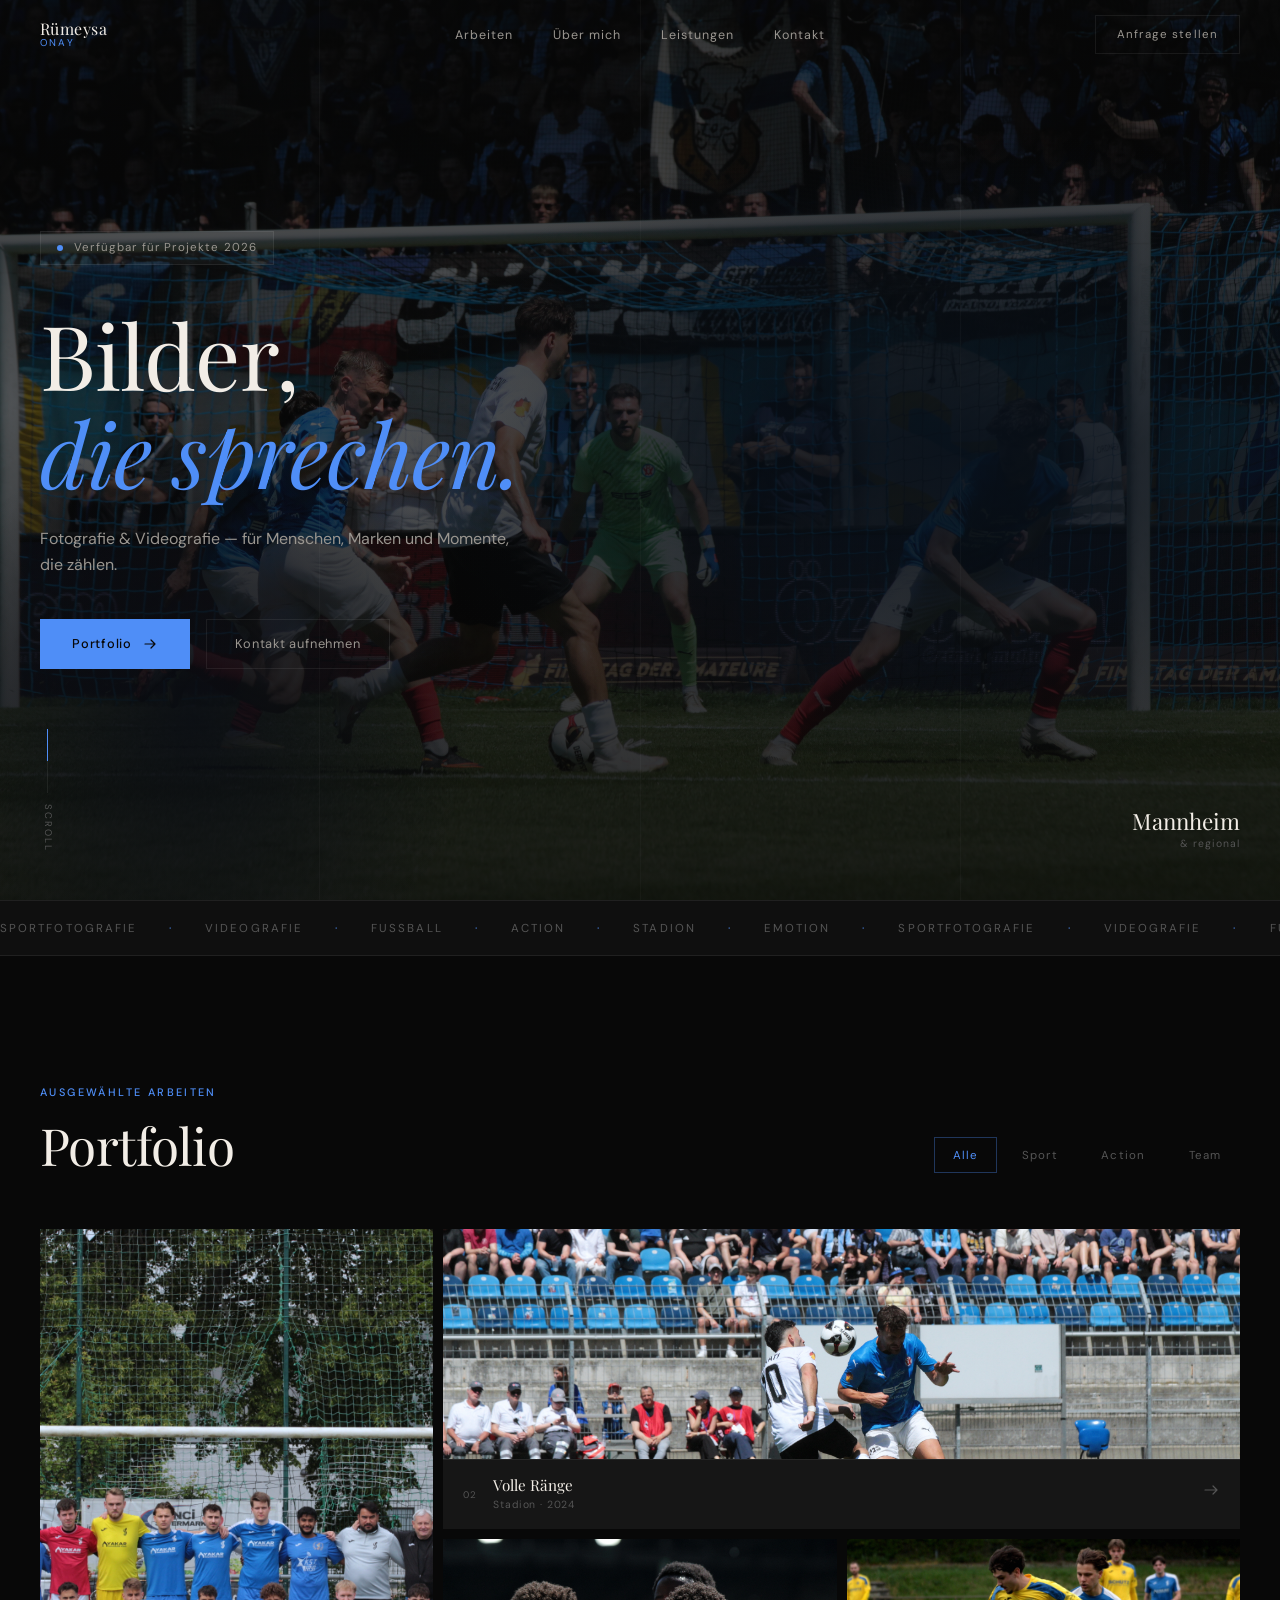
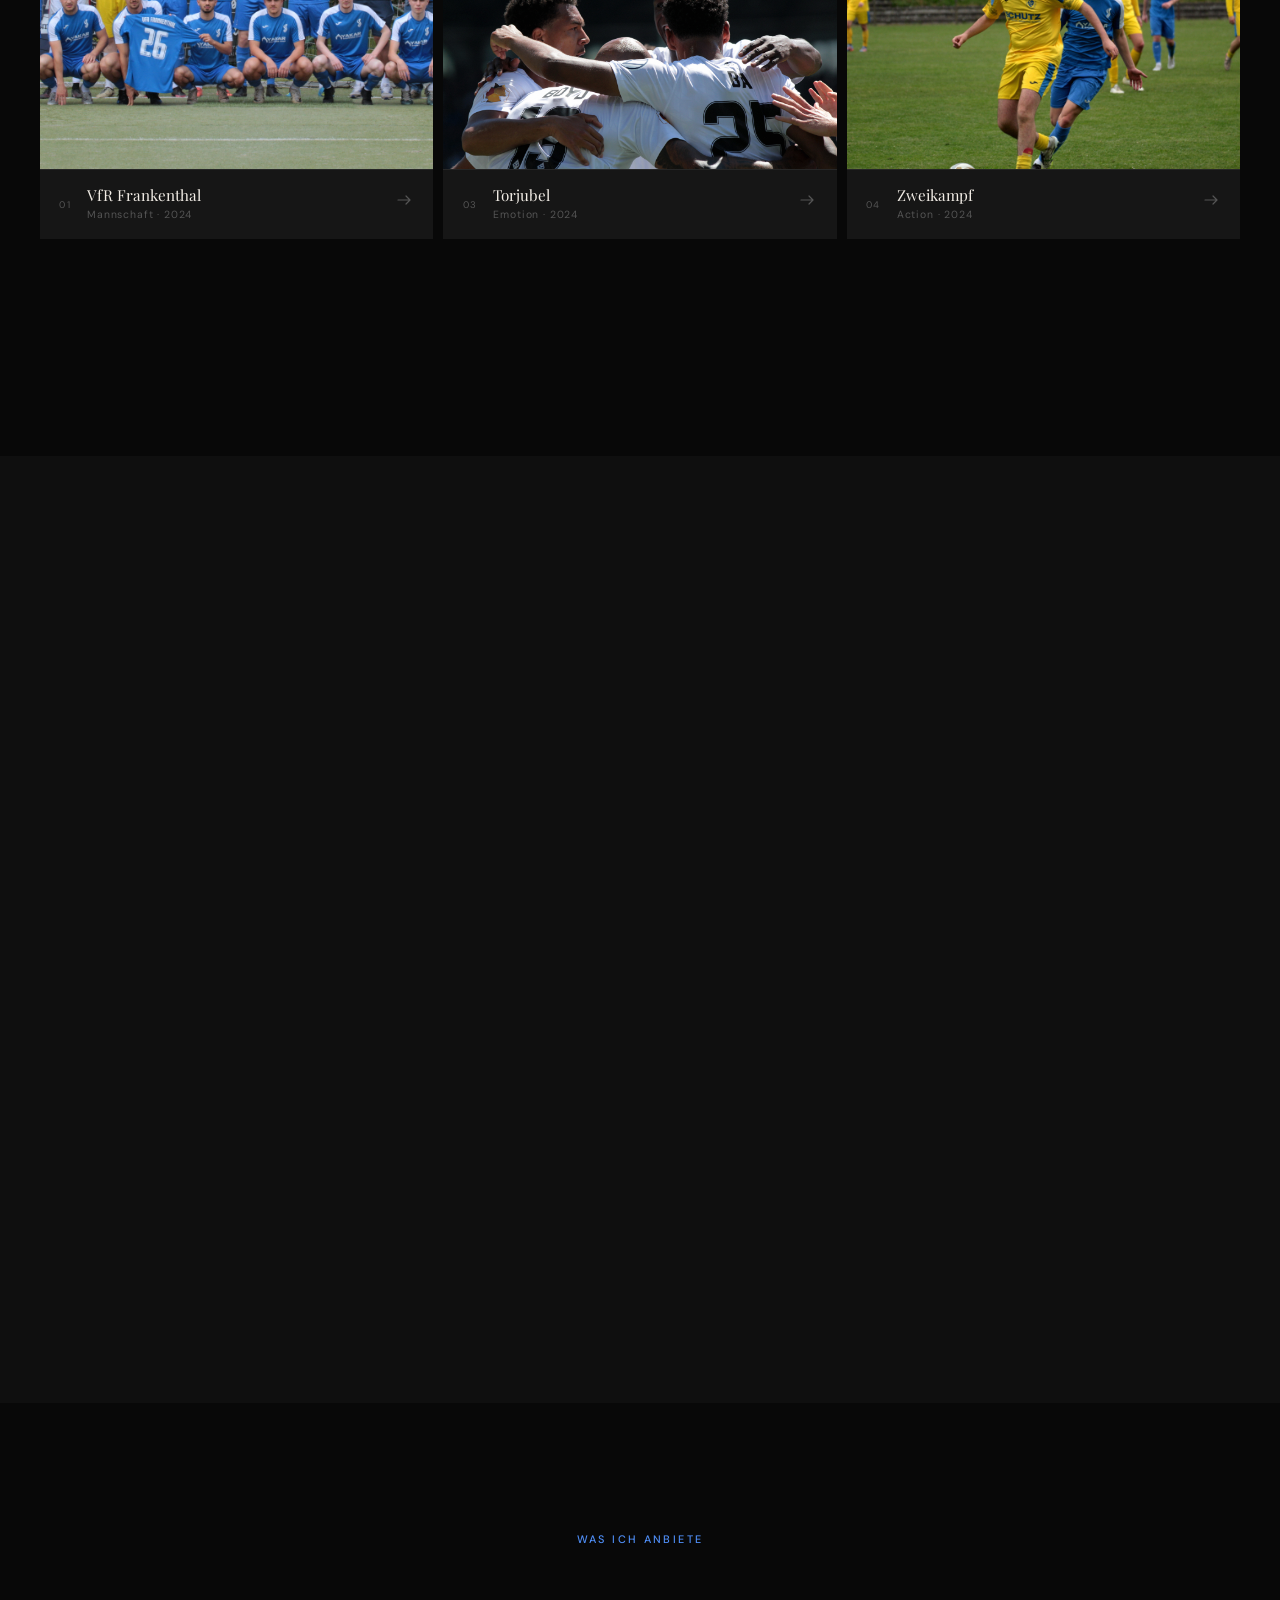
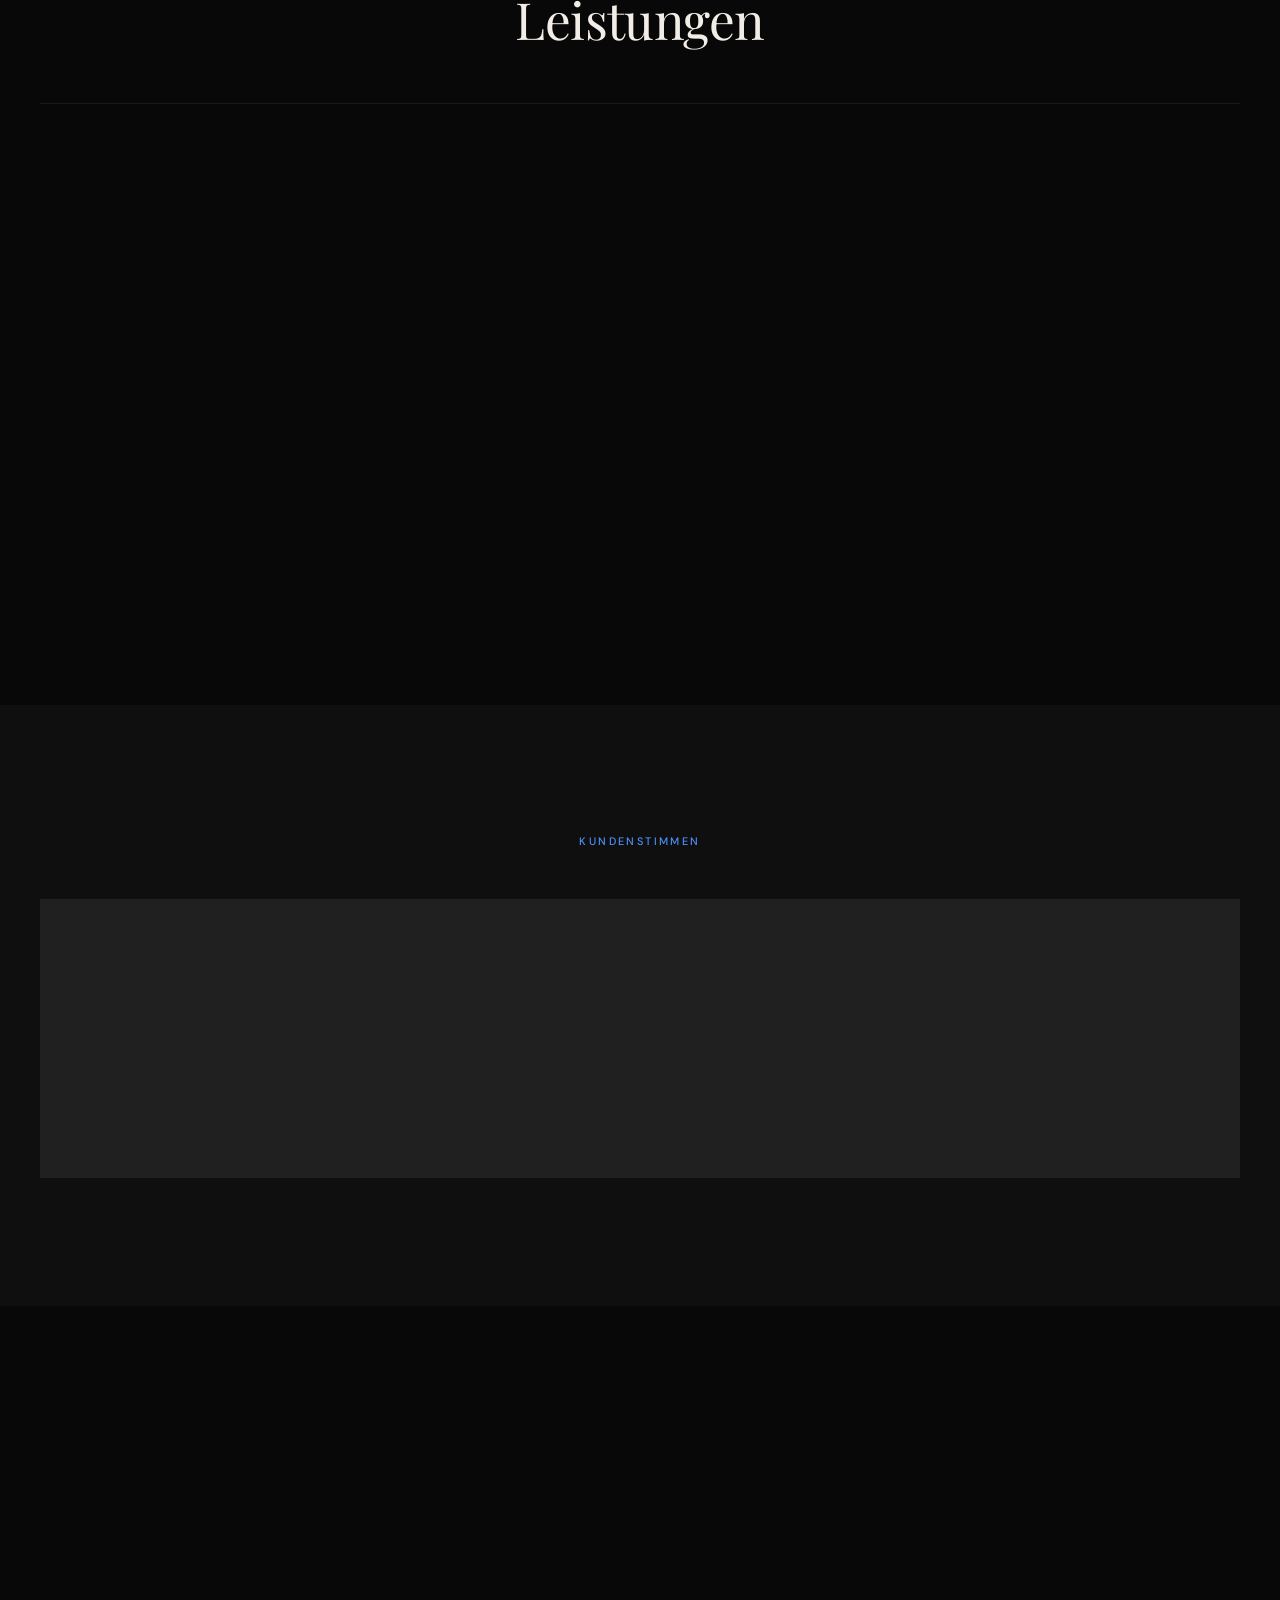
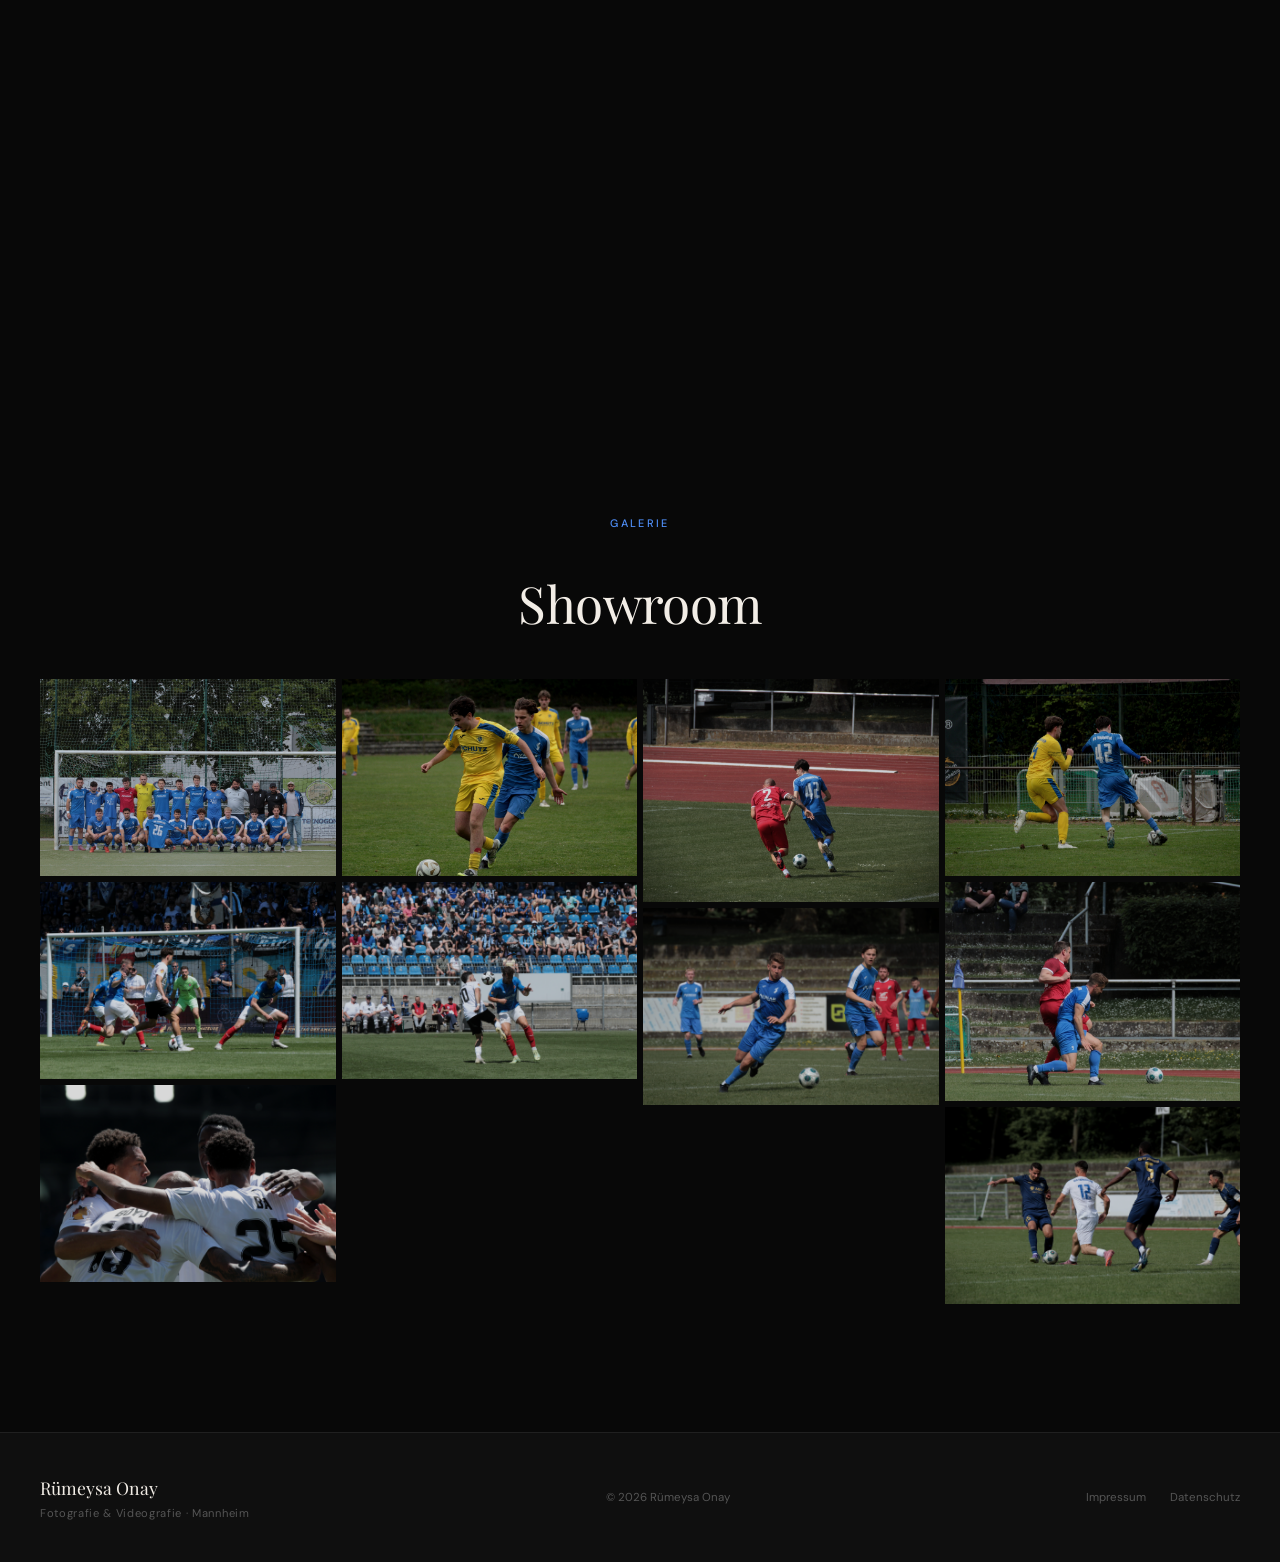
==== commit 08fa46ff: "Inhalte auf Mannheim angepasst, Showroom-Galerie & Impressum hinzugefügt - Standort Berlin → Mannhei" ====
--- a/index.html
+++ b/index.html
@@ -75,18 +75,8 @@
 
     <div class="hero-meta">
       <div class="hero-meta-item">
-        <span class="meta-num">7+</span>
-        <span class="meta-label">Jahre</span>
-      </div>
-      <div class="hero-meta-divider"></div>
-      <div class="hero-meta-item">
-        <span class="meta-num">320+</span>
-        <span class="meta-label">Projekte</span>
-      </div>
-      <div class="hero-meta-divider"></div>
-      <div class="hero-meta-item">
-        <span class="meta-num">Berlin</span>
-        <span class="meta-label">& EU-weit</span>
+        <span class="meta-num">Mannheim</span>
+        <span class="meta-label">& regional</span>
       </div>
     </div>
 
@@ -258,7 +248,7 @@
         </div>
         <div class="about-floater">
           <p class="floater-title">Aktuell verfügbar</p>
-          <p class="floater-sub">Berlin & deutschlandweit</p>
+          <p class="floater-sub">Mannheim & regional</p>
           <div class="floater-dot"></div>
         </div>
       </div>
@@ -269,16 +259,15 @@
         <div class="about-quote">
           <p>"Jedes Bild ist ein stiller Augenblick, der für immer schreit."</p>
         </div>
-        <p>Ich bin Rümeysa Onay — Fotografin und Videografin aus Berlin. Ich glaube daran, dass die besten Bilder nicht gemacht werden, sondern entstehen.</p>
-        <p>Mit über sieben Jahren Erfahrung in Hochzeits-, Portrait- und Brandfotografie sowie Videoproduktion bringe ich Gefühl und Handwerk zusammen.</p>
+        <p>Fotografin und Videografin aus Mannheim. Mit Leidenschaft hinter der Kamera bringe ich Gefühl und Handwerk zusammen.</p>
 
         <div class="skills-list">
           <div class="skill-row">
-            <span>Hochzeits- & Eventfotografie</span>
+            <span>Sportfotografie</span>
             <div class="skill-bar"><div class="skill-fill" style="width:95%"></div></div>
           </div>
           <div class="skill-row">
-            <span>Portrait & Editorial</span>
+            <span>Eventfotografie</span>
             <div class="skill-bar"><div class="skill-fill" style="width:90%"></div></div>
           </div>
           <div class="skill-row">
@@ -312,13 +301,12 @@
           <div class="svc-num">01</div>
           <div class="svc-content">
             <h3>Fotografie</h3>
-            <p>Von der Hochzeit bis zum Editorial — Bilder, die Geschichten erzählen und noch Jahre später berühren.</p>
+            <p>Von der Sportveranstaltung bis zur Architektur — Bilder, die Geschichten erzählen und begeistern.</p>
           </div>
           <ul class="svc-tags">
-            <li>Hochzeit</li>
-            <li>Portrait</li>
-            <li>Corporate</li>
-            <li>Fashion</li>
+            <li>Eventfotografie</li>
+            <li>Sportfotografie</li>
+            <li>Architekturfotografie</li>
           </ul>
           <a href="#contact" class="svc-btn">Anfragen
             <svg width="14" height="14" viewBox="0 0 14 14" fill="none"><path d="M2 7h10M8 3l4 4-4 4" stroke="currentColor" stroke-width="1.1" stroke-linecap="round" stroke-linejoin="round"/></svg>
@@ -329,13 +317,12 @@
           <div class="svc-num">02</div>
           <div class="svc-content">
             <h3>Videografie</h3>
-            <p>Filmische Videos mit kinoähnlicher Ästhetik — für Marken, Hochzeiten und Content, der in Erinnerung bleibt.</p>
+            <p>Filmische Videos mit kinoähnlicher Ästhetik — für Marken und Social-Media-Content, der in Erinnerung bleibt.</p>
           </div>
           <ul class="svc-tags">
-            <li>Hochzeitsfilm</li>
             <li>Brand Film</li>
-            <li>Musikvideo</li>
-            <li>Reels</li>
+            <li>Imagefilm</li>
+            <li>Social Media Reels</li>
           </ul>
           <a href="#contact" class="svc-btn">Anfragen
             <svg width="14" height="14" viewBox="0 0 14 14" fill="none"><path d="M2 7h10M8 3l4 4-4 4" stroke="currentColor" stroke-width="1.1" stroke-linecap="round" stroke-linejoin="round"/></svg>
@@ -370,34 +357,34 @@
       <div class="testimonials-grid">
         <div class="testi reveal">
           <div class="testi-stars">★★★★★</div>
-          <p class="testi-text">"Rümeysa hat unsere Hochzeit so eingefangen, wie wir sie wirklich erlebt haben. Jedes Bild erzählt eine Geschichte — wir sind überwältigt."</p>
+          <p class="testi-text">"Rümeysa hat unser Turnier fotografiert und jede Action-Szene perfekt eingefangen. Die Ergebnisse haben uns sprachlos gemacht."</p>
           <div class="testi-author">
-            <div class="testi-avatar">S&M</div>
+            <div class="testi-avatar">L</div>
             <div>
-              <p class="testi-name">Sophie & Markus</p>
-              <p class="testi-role">Hochzeitspaar, Berlin 2024</p>
+              <p class="testi-name">Lukas</p>
+              <p class="testi-role">Sportverein Mannheim</p>
             </div>
           </div>
         </div>
         <div class="testi testi--featured reveal">
           <div class="testi-stars">★★★★★</div>
-          <p class="testi-text">"Unglaublich professionell und dabei so herzlich. Unser Imagefilm hat die Erwartungen weit übertroffen — absolut empfehlenswert."</p>
+          <p class="testi-text">"Die Mannschaftsfotos sind einfach top. Professionell, schnell geliefert — das Ergebnis übertrifft alles, was wir bisher hatten."</p>
           <div class="testi-author">
-            <div class="testi-avatar">JK</div>
+            <div class="testi-avatar">N</div>
             <div>
-              <p class="testi-name">Jana König</p>
-              <p class="testi-role">Studio Kollektiv, Berlin</p>
+              <p class="testi-name">Nina</p>
+              <p class="testi-role">FC Rheinau Mannheim</p>
             </div>
           </div>
         </div>
         <div class="testi reveal">
           <div class="testi-stars">★★★★★</div>
-          <p class="testi-text">"Die Portraits für unser Team haben genau das getroffen: modern, warm, authentisch. Genau das Bild, das wir nach außen tragen wollten."</p>
+          <p class="testi-text">"Unsere Vereinsfotos sehen endlich aus wie echte Profis. Super sympathisch und das Auge fürs Detail stimmt einfach. Klare Empfehlung!"</p>
           <div class="testi-author">
-            <div class="testi-avatar">MB</div>
+            <div class="testi-avatar">J</div>
             <div>
-              <p class="testi-name">Max Berger</p>
-              <p class="testi-role">Startup Berlin</p>
+              <p class="testi-name">Jonas</p>
+              <p class="testi-role">Trainer VfR Frankenthal</p>
             </div>
           </div>
         </div>
@@ -428,7 +415,7 @@
             <div class="contact-icon">
               <svg viewBox="0 0 20 20" fill="none" stroke="currentColor" stroke-width="1.2" width="18"><path d="M10 11a3 3 0 1 0 0-6 3 3 0 0 0 0 6z"/><path d="M10 2a7 7 0 0 1 7 7c0 5-7 11-7 11S3 14 3 9a7 7 0 0 1 7-7z"/></svg>
             </div>
-            Berlin & deutschlandweit
+            Mannheim & regional
           </span>
         </div>
         <div class="social-row">
@@ -511,11 +498,11 @@
     <div class="container footer-inner">
       <div class="footer-brand">
         <span>Rümeysa Onay</span>
-        <p>Fotografie &amp; Videografie · Berlin</p>
+        <p>Fotografie &amp; Videografie · Mannheim</p>
       </div>
       <div class="footer-copy">© 2026 Rümeysa Onay</div>
       <div class="footer-legal">
-        <a href="#">Impressum</a>
+        <a href="impressum.html">Impressum</a>
         <a href="#">Datenschutz</a>
       </div>
     </div>
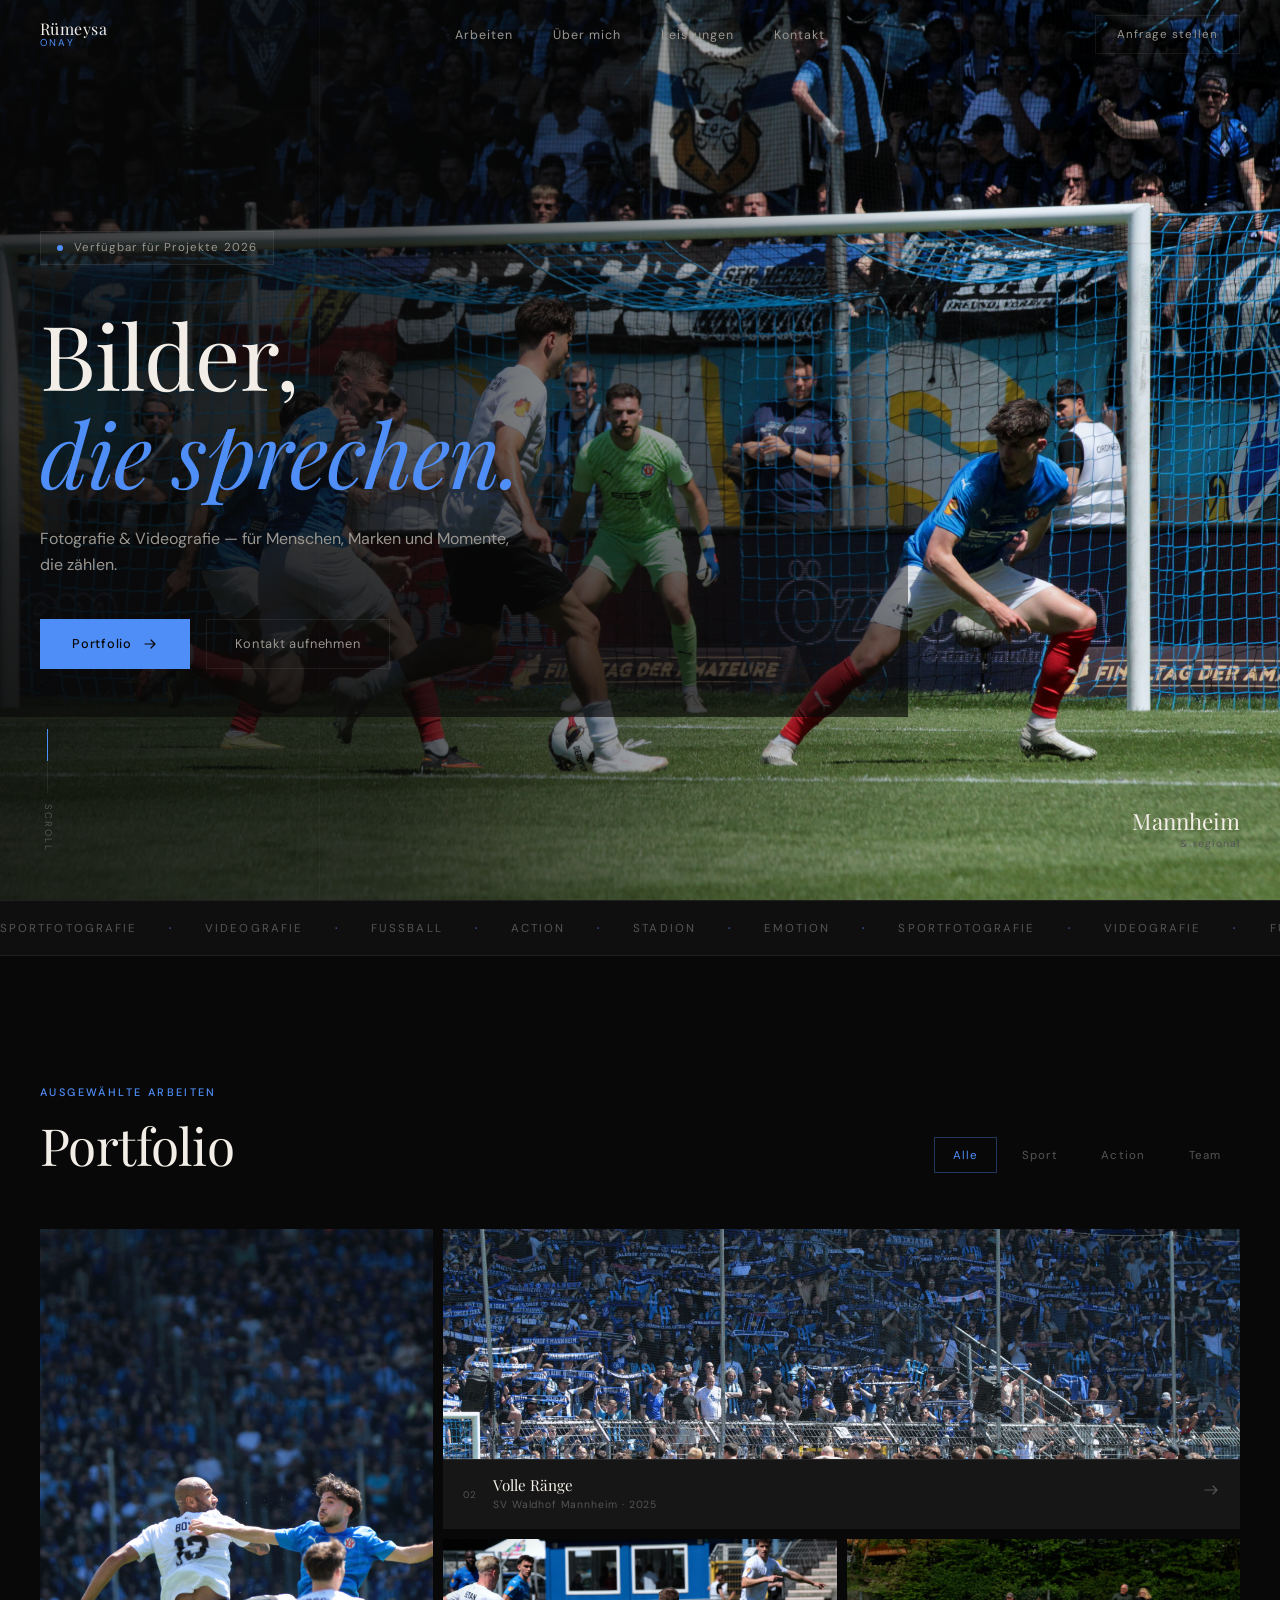
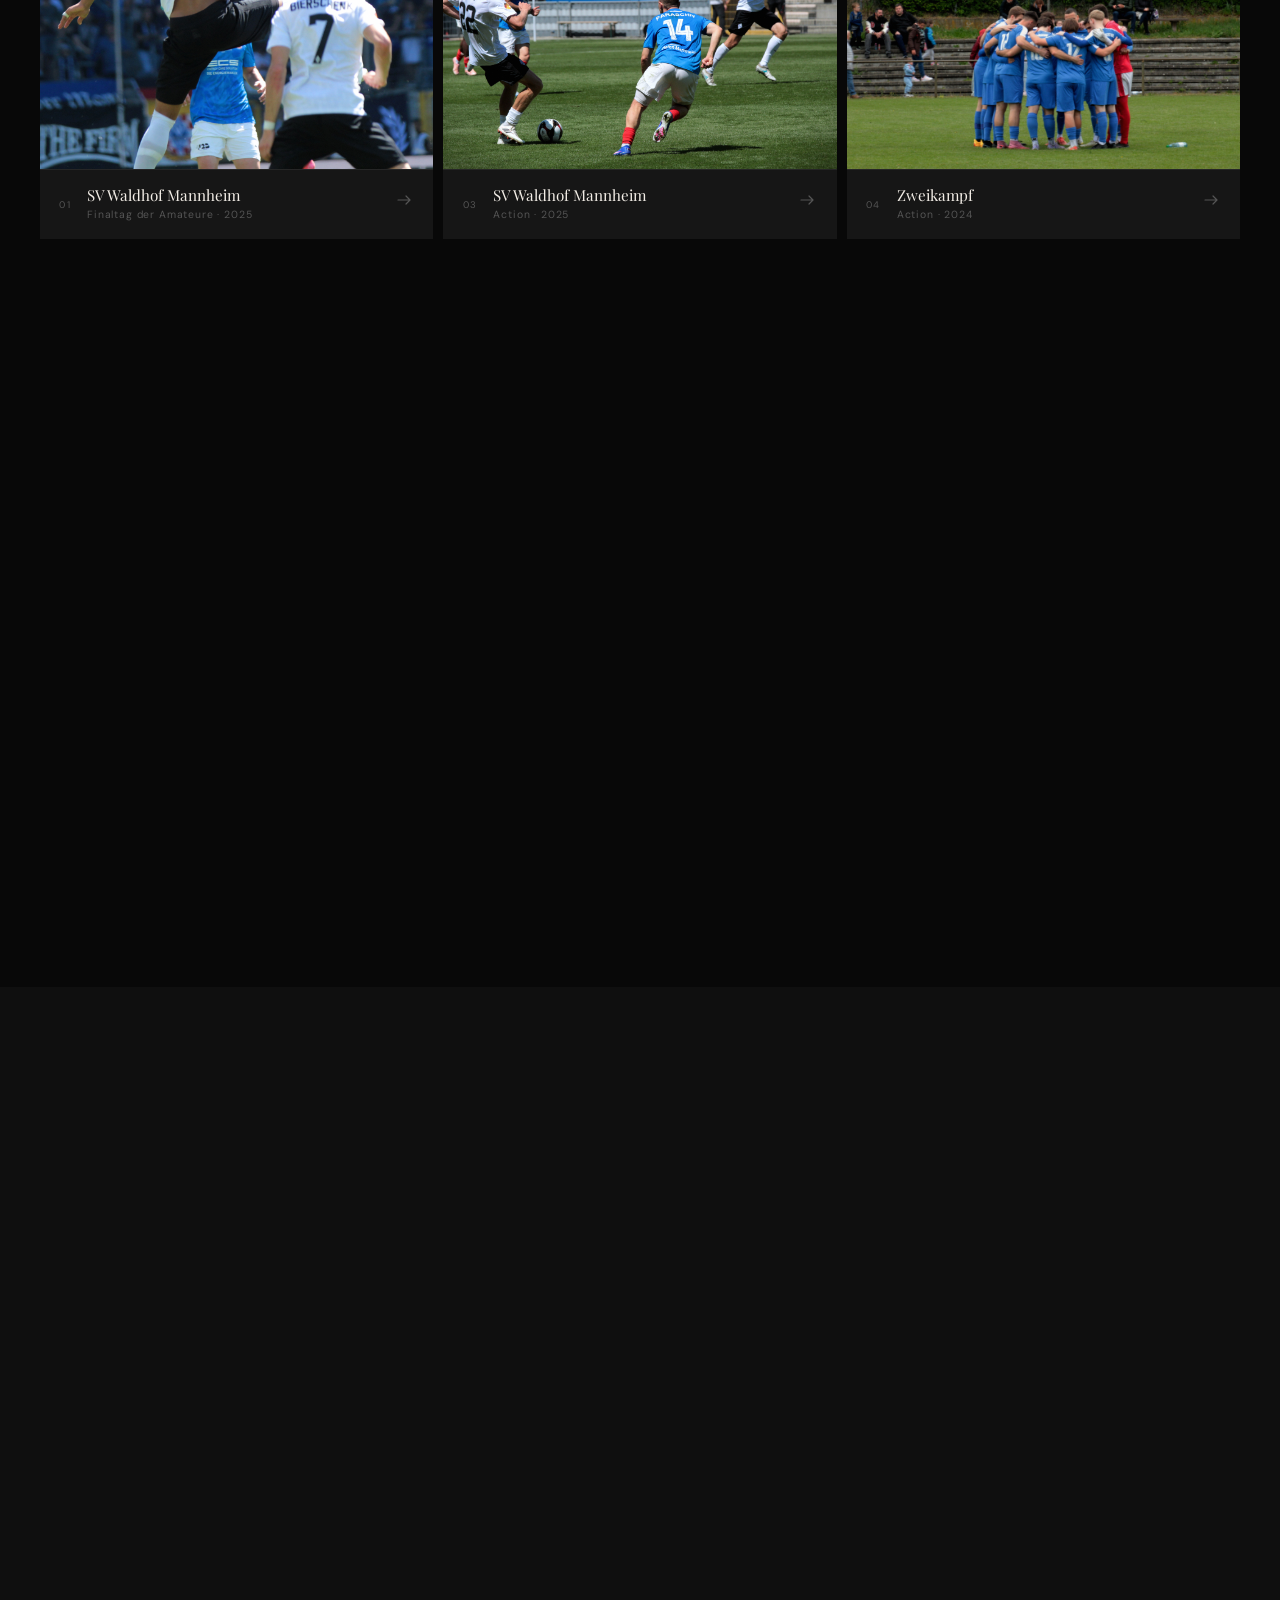
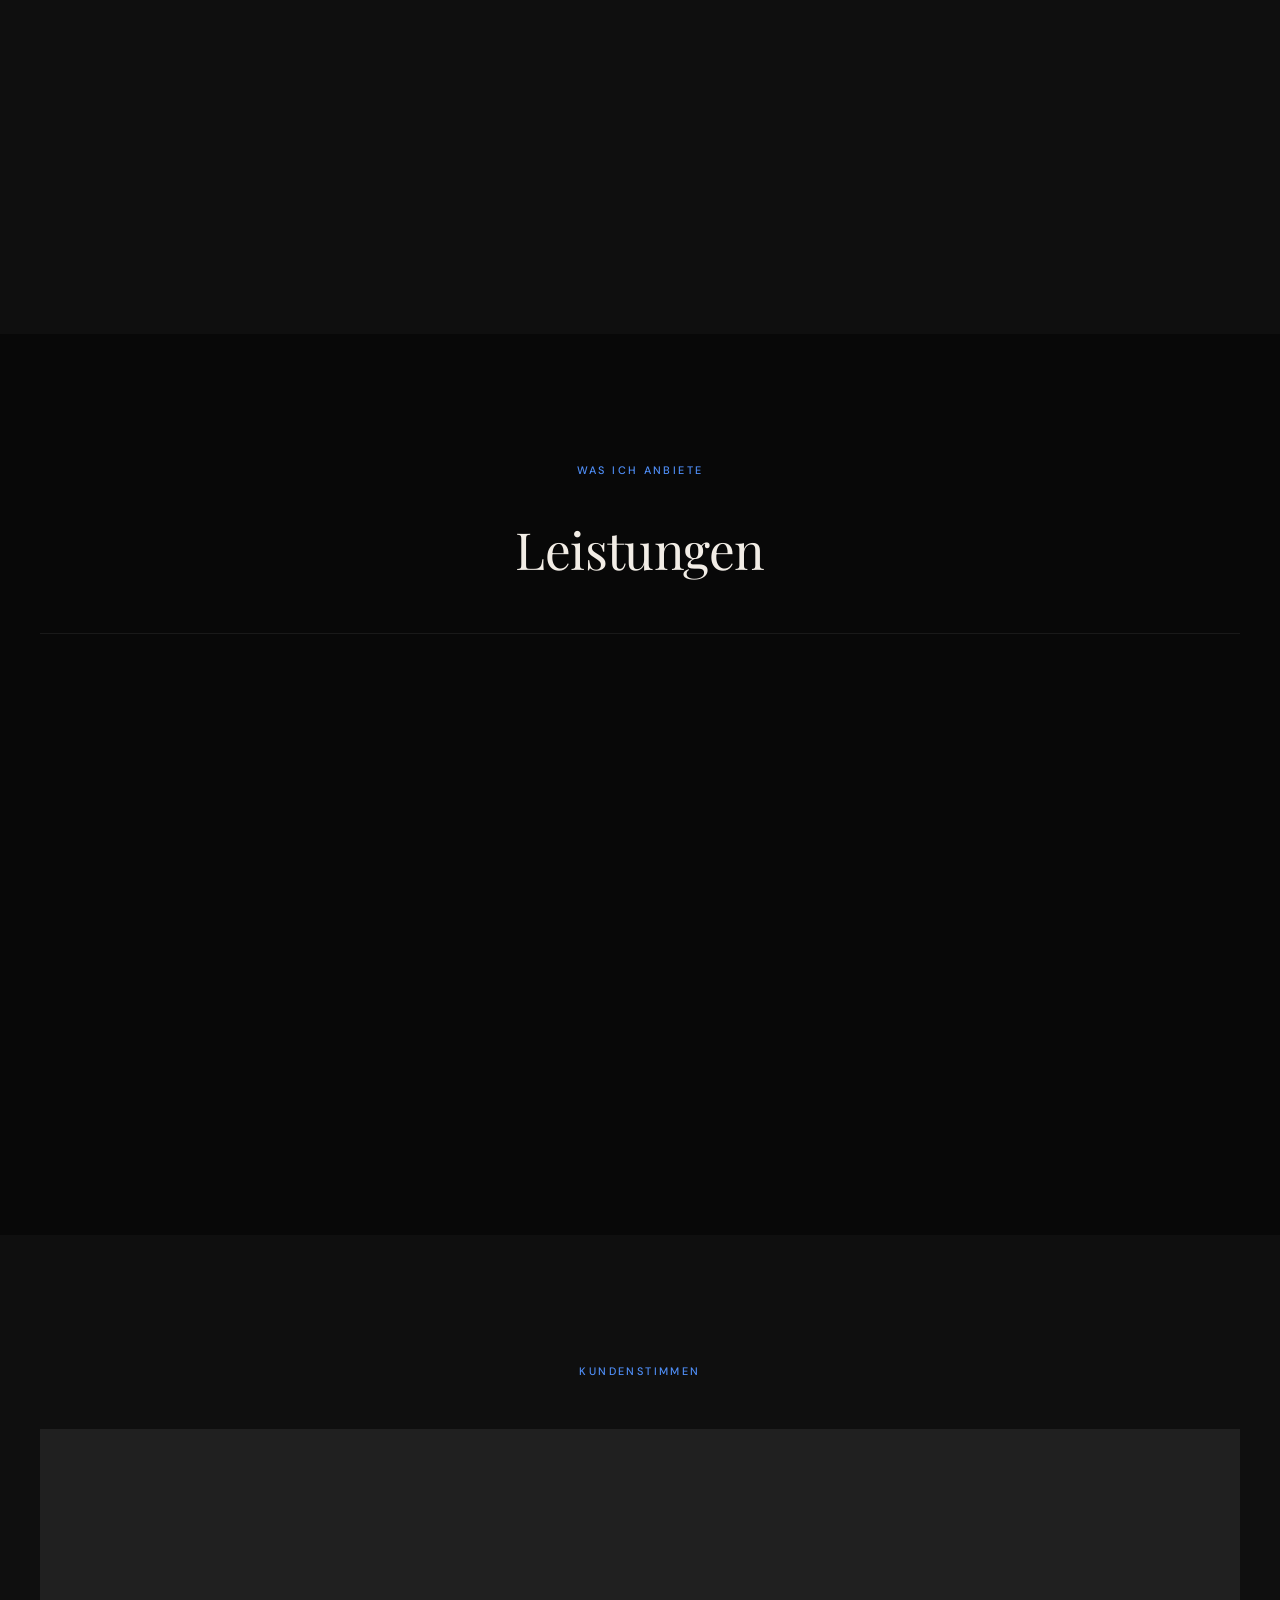
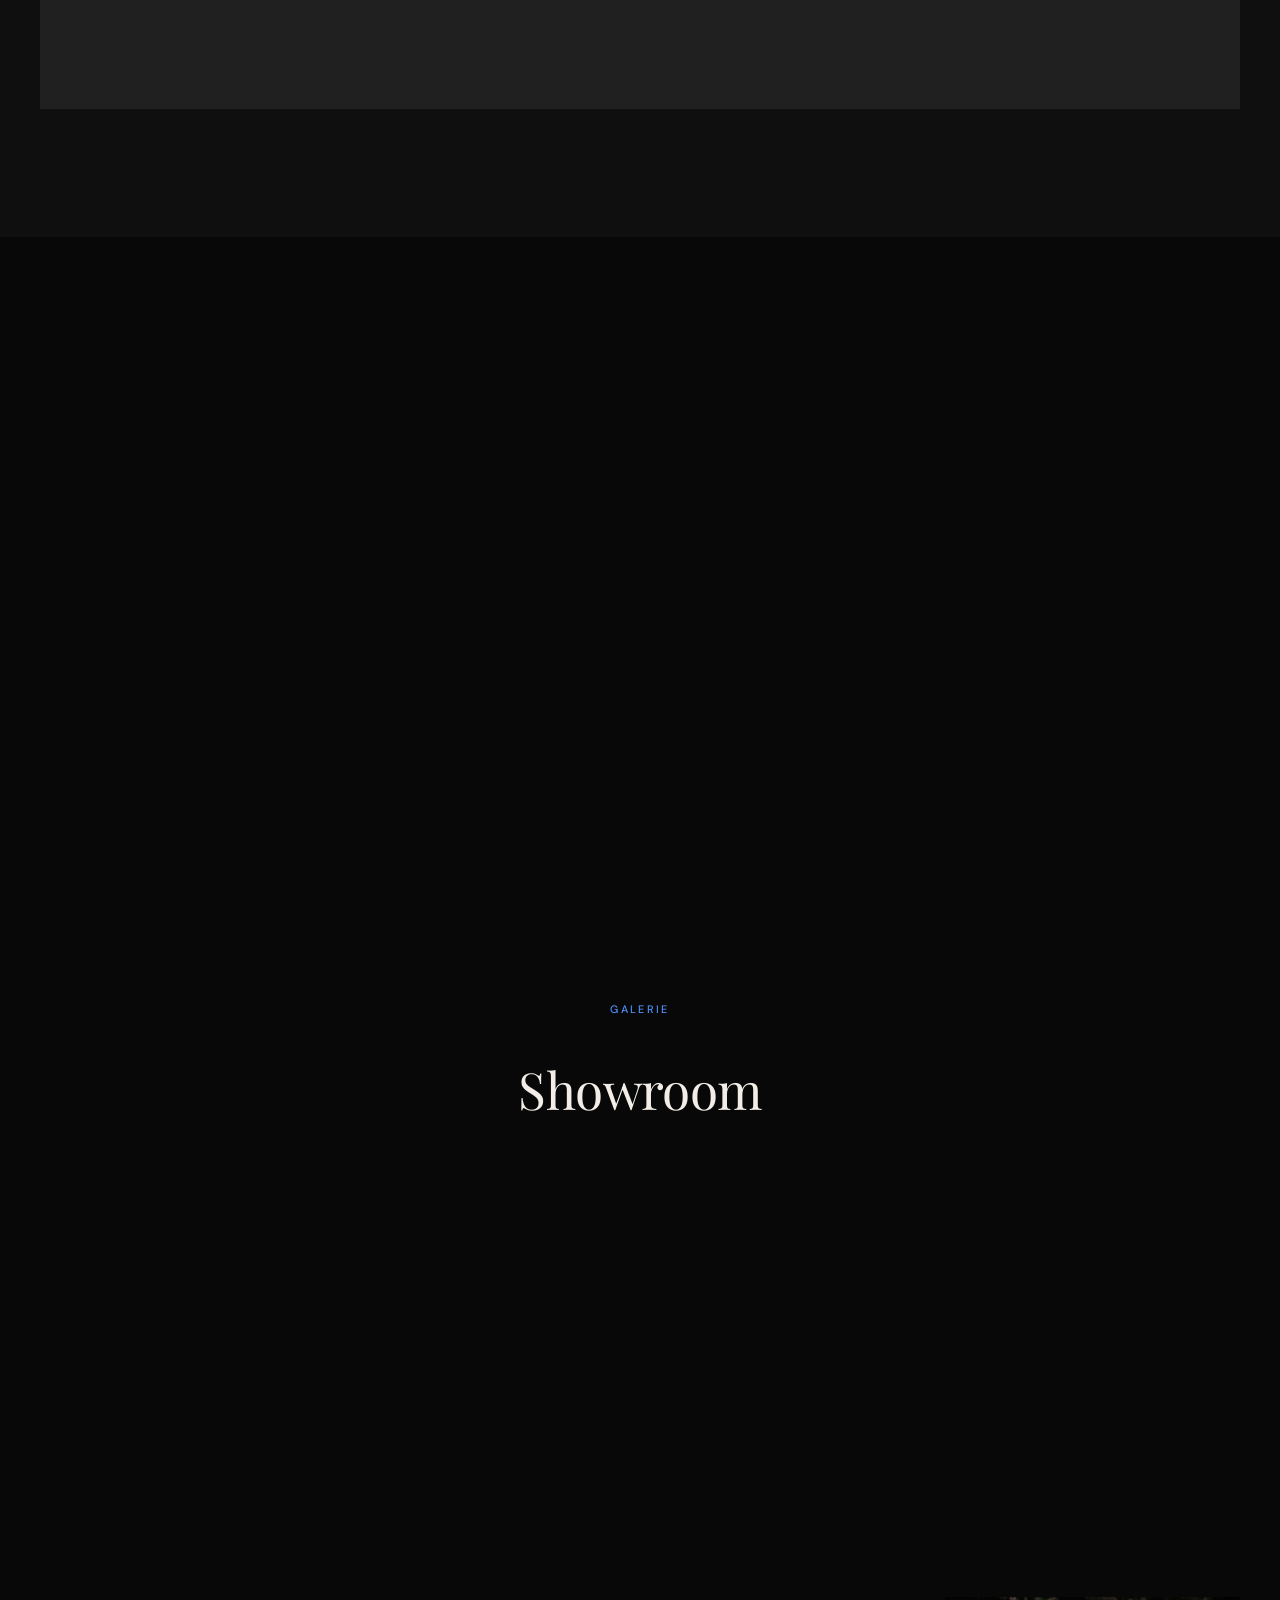
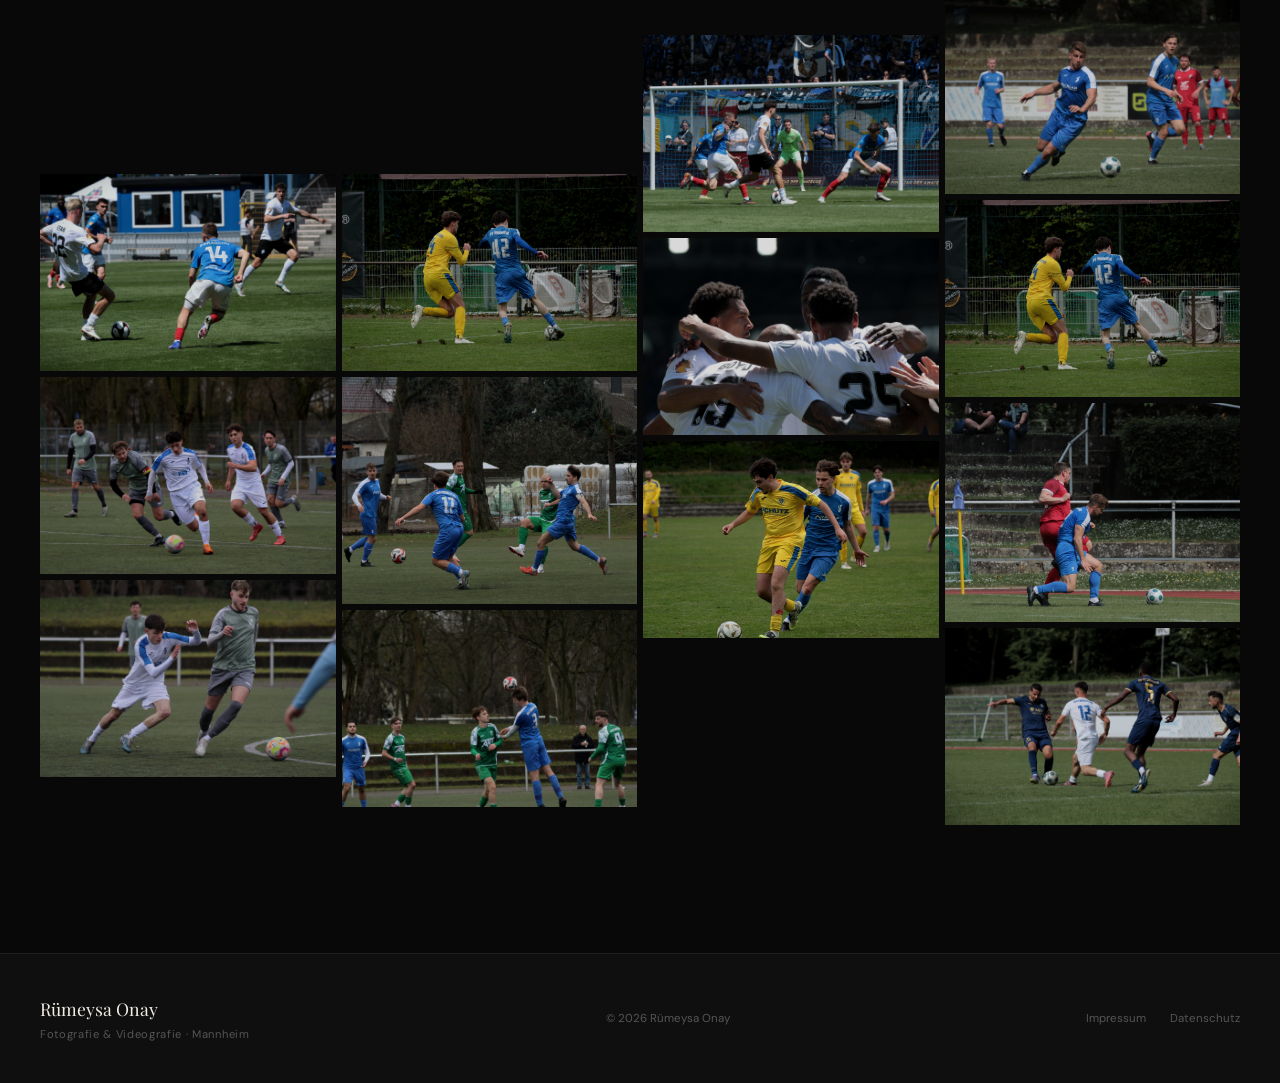
==== commit fd4adee8: "Bilder hinzugefügt" ====
--- a/index.html
+++ b/index.html
@@ -10,6 +10,7 @@
   <link href="https://fonts.googleapis.com/css2?family=Playfair+Display:ital,wght@0,400;0,500;1,400;1,500&family=DM+Sans:wght@300;400;500&display=swap" rel="stylesheet" />
 </head>
 <body>
+
 
   <!-- CURSOR -->
   <div class="cursor" id="cursor"></div>
@@ -132,8 +133,8 @@
             <div class="p-info-left">
               <p class="p-num">01</p>
               <div>
-                <p class="p-title">VfR Frankenthal</p>
-                <p class="p-cat">Mannschaft · 2024</p>
+                <p class="p-title">SV Waldhof Mannheim</p>
+                <p class="p-cat">Finaltag der Amateure · 2025</p>
               </div>
             </div>
             <div class="p-arrow">
@@ -151,7 +152,7 @@
               <p class="p-num">02</p>
               <div>
                 <p class="p-title">Volle Ränge</p>
-                <p class="p-cat">Stadion · 2024</p>
+                <p class="p-cat">SV Waldhof Mannheim · 2025</p>
               </div>
             </div>
             <div class="p-arrow">
@@ -168,8 +169,8 @@
             <div class="p-info-left">
               <p class="p-num">03</p>
               <div>
-                <p class="p-title">Torjubel</p>
-                <p class="p-cat">Emotion · 2024</p>
+                <p class="p-title">SV Waldhof Mannheim</p>
+                <p class="p-cat">Action · 2025</p>
               </div>
             </div>
             <div class="p-arrow">
@@ -204,8 +205,8 @@
             <div class="p-info-left">
               <p class="p-num">05</p>
               <div>
-                <p class="p-title">Finalstag der Amateure</p>
-                <p class="p-cat">Sport · 2024</p>
+                <p class="p-title">Finaltag der Amateure</p>
+                <p class="p-cat">SV Waldhof Mannheim · 2025</p>
               </div>
             </div>
             <div class="p-arrow">
@@ -405,12 +406,6 @@
             </div>
             onayrumeysa01@gmail.com
           </a>
-          <a href="tel:+4917600000000" class="contact-link">
-            <div class="contact-icon">
-              <svg viewBox="0 0 20 20" fill="none" stroke="currentColor" stroke-width="1.2" width="18"><path d="M3 3h4l2 5-2.5 1.5a11 11 0 0 0 5 5L13 12l5 2v4a2 2 0 0 1-2 2C6.477 20 0 13.523 0 5a2 2 0 0 1 2-2z" transform="translate(1 1)"/></svg>
-            </div>
-            +49 176 000 000 00
-          </a>
           <span class="contact-link">
             <div class="contact-icon">
               <svg viewBox="0 0 20 20" fill="none" stroke="currentColor" stroke-width="1.2" width="18"><path d="M10 11a3 3 0 1 0 0-6 3 3 0 0 0 0 6z"/><path d="M10 2a7 7 0 0 1 7 7c0 5-7 11-7 11S3 14 3 9a7 7 0 0 1 7-7z"/></svg>
@@ -480,8 +475,23 @@
       </div>
     </div>
     <div class="showroom-grid">
+      <!-- Neue Bilder -->
+      <div class="showroom-item reveal"><img src="images/1000104492.jpg" alt="Kopfballduell Stadion" /></div>
+      <div class="showroom-item reveal"><img src="images/1000104471.jpg" alt="Kopfball Tor" /></div>
+      <div class="showroom-item reveal"><img src="images/1000104462.jpg" alt="Mannschaft Fanblock" /></div>
+      <div class="showroom-item reveal"><img src="images/1000104483.jpg" alt="Schuss #14" /></div>
+      <div class="showroom-item reveal"><img src="images/1000075420.jpg" alt="Spielszene Jugend" /></div>
+      <div class="showroom-item reveal"><img src="images/IMG_7122.JPG" alt="Zweikampf Rasen" /></div>
+      <div class="showroom-item reveal"><img src="images/lv_0_20260526012237.jpg" alt="Zweikampf Abend" /></div>
+      <div class="showroom-item reveal"><img src="images/lv_0_20260412213836.jpg" alt="Zweikampf Zuschauer" /></div>
+      <div class="showroom-item reveal"><img src="images/lv_0_20260412210228.jpg" alt="Mannschaftskreis" /></div>
+      <div class="showroom-item reveal"><img src="images/lv_0_20260412205538.jpg" alt="VfR Frankenthal #42" /></div>
+      <div class="showroom-item reveal"><img src="images/lv_0_20260209001051.jpg" alt="Spielszene VfR" /></div>
+      <div class="showroom-item reveal"><img src="images/lv_0_20260208201909.jpg" alt="Kopfball Winter" /></div>
+      <div class="showroom-item reveal"><img src="images/lv_0_20260222212524.jpg" alt="Torschuss" /></div>
+      <!-- Klassiker -->
       <div class="showroom-item reveal"><img src="images/JPEG-Bild (5).jpeg" alt="VfR Frankenthal Mannschaft" /></div>
-      <div class="showroom-item reveal"><img src="images/JPEG-Bild (7).jpeg" alt="Finalstag der Amateure" /></div>
+      <div class="showroom-item reveal"><img src="images/JPEG-Bild (7).jpeg" alt="Finaltag der Amateure" /></div>
       <div class="showroom-item reveal"><img src="images/JPEG-Bild (8).jpeg" alt="Torjubel" /></div>
       <div class="showroom-item reveal"><img src="images/JPEG-Bild.jpeg" alt="Zweikampf" /></div>
       <div class="showroom-item reveal"><img src="images/JPEG-Bild (9).jpeg" alt="Stadion" /></div>
--- a/style.css
+++ b/style.css
@@ -35,6 +35,7 @@
 button { cursor: pointer; border: none; background: none; font: inherit; color: inherit; }
 img { display: block; max-width: 100%; }
 
+
 /* ─── Custom Cursor ───────────────────────────────────────── */
 .cursor {
   position: fixed;
@@ -248,9 +249,13 @@
 .hero-noise {
   position: absolute; inset: 0; z-index: 0;
   background:
-    radial-gradient(ellipse 70% 55% at 75% 50%, rgba(8,16,26,0.9) 0%, transparent 65%),
-    radial-gradient(ellipse 40% 60% at 15% 80%, rgba(10,13,20,0.85) 0%, transparent 55%),
-    linear-gradient(180deg, rgba(8,8,8,0.82) 0%, rgba(8,8,8,0.68) 45%, rgba(8,8,8,0.88) 100%);
+    linear-gradient(90deg,
+      rgba(8,8,8,0.82) 0%,
+      rgba(8,8,8,0.70) 30%,
+      rgba(8,8,8,0.30) 55%,
+      rgba(8,8,8,0.05) 75%,
+      transparent 100%
+    );
   opacity: 1;
 }
 
@@ -267,6 +272,13 @@
 .hero-content {
   position: relative; z-index: 1;
   max-width: 820px;
+}
+.hero-content::after {
+  content: '';
+  position: absolute;
+  left: -3rem; right: -3rem; bottom: -3rem; height: 68%;
+  background: linear-gradient(0deg, rgba(8,8,8,0.65) 0%, rgba(8,8,8,0.38) 55%, transparent 100%);
+  z-index: -1; pointer-events: none;
 }
 .hero-tag {
   display: inline-flex; align-items: center; gap: 0.7rem;
@@ -408,6 +420,7 @@
   display: grid;
   grid-template-columns: repeat(3, 1fr);
   grid-template-rows: 300px 300px;
+  grid-auto-rows: 300px;
   gap: 10px;
 }
 
@@ -435,12 +448,12 @@
 .p-item:hover .p-img-inner { transform: scale(1.04); }
 
 /* Portfolio images */
-.p1 .p-img-inner { background: url('images/JPEG-Bild (5).jpeg') center top/cover; }
-.p2 .p-img-inner { background: url('images/JPEG-Bild (9).jpeg') center/cover; }
-.p3 .p-img-inner { background: url('images/JPEG-Bild (8).jpeg') center/cover; }
-.p4 .p-img-inner { background: url('images/JPEG-Bild.jpeg') center/cover; }
-.p5 .p-img-inner { background: url('images/JPEG-Bild (7).jpeg') center/cover; }
-.p6 .p-img-inner { background: url('images/JPEG-Bild (2).jpeg') center/cover; }
+.p1 .p-img-inner { background: url('images/1000104492.jpg') center 25%/cover; }
+.p2 .p-img-inner { background: url('images/1000104462.jpg') center 40%/cover; }
+.p3 .p-img-inner { background: url('images/1000104483.jpg') center/cover; }
+.p4 .p-img-inner { background: url('images/lv_0_20260412210228.jpg') center/cover; }
+.p5 .p-img-inner { background: url('images/1000104471.jpg') center 30%/cover; }
+.p6 .p-img-inner { background: url('images/1000075420.jpg') center/cover; }
 
 /* Subtle grain overlay per card */
 .p-img::before {
@@ -636,8 +649,16 @@
   font-size: 0.65rem;
   letter-spacing: 0.08em;
   padding: 0.3rem 0.8rem;
-  border: 1px solid var(--border);
-  color: var(--text-3);
+  border: 1px solid rgba(255,255,255,0.15);
+  color: var(--text-2);
+  transition: color 0.25s, border-color 0.25s, box-shadow 0.25s, background 0.25s;
+  cursor: default;
+}
+.svc-tags li:hover {
+  color: var(--accent-l);
+  border-color: var(--border-h);
+  box-shadow: 0 0 14px rgba(79,142,247,0.25);
+  background: rgba(79,142,247,0.07);
 }
 .svc-btn {
   display: flex; align-items: center; gap: 0.4rem;
@@ -808,6 +829,51 @@
 }
 .form-success.show { display: block; animation: fadeUp 0.4s ease; }
 
+/* ─── IMPRESSUM ───────────────────────────────────────────── */
+#impressum-page {
+  padding-top: 10rem;
+  padding-bottom: 8rem;
+  background: var(--bg);
+}
+.impressum-inner {
+  max-width: 720px;
+}
+.impressum-title {
+  font-family: var(--serif);
+  font-size: clamp(2.4rem, 4vw, 3.6rem);
+  font-weight: 400;
+  margin-bottom: 4rem;
+  color: var(--text);
+}
+.impressum-block {
+  border-top: 1px solid var(--border);
+  padding: 2rem 0;
+}
+.impressum-block:last-of-type {
+  border-bottom: 1px solid var(--border);
+}
+.impressum-block h3 {
+  font-family: var(--sans);
+  font-size: 0.72rem;
+  font-weight: 500;
+  letter-spacing: 0.15em;
+  text-transform: uppercase;
+  color: var(--accent);
+  margin-bottom: 0.9rem;
+}
+.impressum-block p,
+.impressum-block a {
+  font-family: var(--sans);
+  font-size: 0.95rem;
+  color: var(--text-2);
+  line-height: 1.8;
+}
+.impressum-block a {
+  color: var(--accent);
+  transition: color 0.2s;
+}
+.impressum-block a:hover { color: var(--accent-l); }
+
 /* ─── SHOWROOM ────────────────────────────────────────────── */
 #showroom {
   background: var(--bg);
@@ -919,6 +985,14 @@
   from { opacity: 0; transform: translateY(8px); }
   to   { opacity: 1; transform: translateY(0); }
 }
+@keyframes btnWiggle {
+  0%, 86%, 100% { transform: translateY(0) rotate(0deg); }
+  88%  { transform: translateY(-5px) rotate(-1.5deg); }
+  91%  { transform: translateY(2px)  rotate(1.5deg); }
+  94%  { transform: translateY(-3px) rotate(-1deg); }
+  97%  { transform: translateY(1px)  rotate(0.5deg); }
+}
+.btn-main.full { animation: btnWiggle 5s ease-in-out infinite; }
 
 /* ─── Responsive ──────────────────────────────────────────── */
 @media (max-width: 1024px) {
